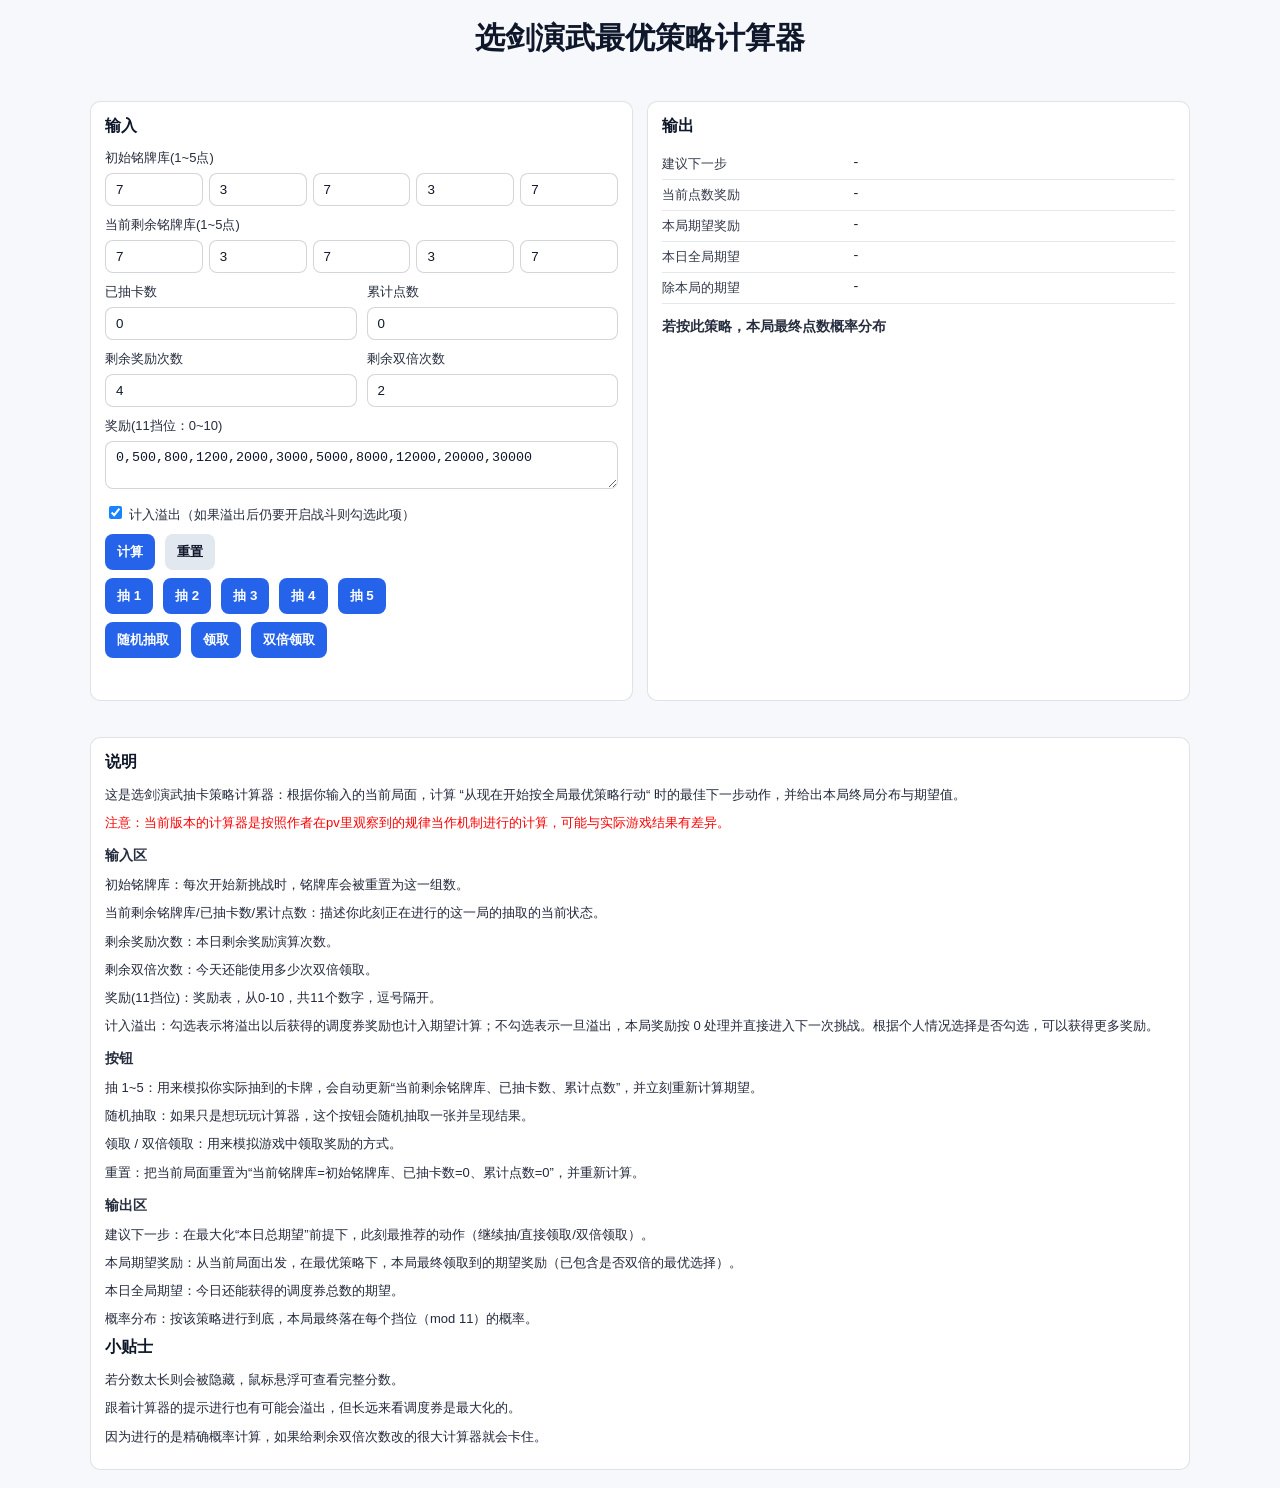
==== trialAlgo/index.html @ 872cc4a4 "feat: 初始化个人GitHub Pages站点，添加选剑演武最优策略计算器 本次提交创建了仓库的基础文件，包括README说明文档、个人主页、工具箱跳转页面，以及trialAlgo目录下的选剑演武" ====
<!doctype html>
<html lang="zh-CN">
  <head>
    <meta charset="utf-8" />
    <meta name="viewport" content="width=device-width, initial-scale=1" />
    <title>选剑演武最优策略计算器</title>
    <link rel="stylesheet" href="./style.css" />
  </head>
  <body>
    <header class="wrap">
      <h1>选剑演武最优策略计算器</h1>
    </header>

    <main class="wrap grid">
      <section class="card">
        <h2>输入</h2>

        <div class="row">
          <label>初始铭牌库(1~5点)</label>
          <div class="inline">
            <input id="init1" type="number" value="7" min="0" />
            <input id="init2" type="number" value="3" min="0" />
            <input id="init3" type="number" value="7" min="0" />
            <input id="init4" type="number" value="3" min="0" />
            <input id="init5" type="number" value="7" min="0" />
          </div>
        </div>

        <div class="row">
          <label>当前剩余铭牌库(1~5点)</label>
          <div class="inline">
            <input id="cur1" type="number" value="7" min="0" />
            <input id="cur2" type="number" value="3" min="0" />
            <input id="cur3" type="number" value="7" min="0" />
            <input id="cur4" type="number" value="3" min="0" />
            <input id="cur5" type="number" value="7" min="0" />
          </div>
        </div>

        <div class="row two">
          <div>
            <label>已抽卡数</label>
            <input id="alreadyDrawn" type="number" value="0" min="0" max="5" />
          </div>
          <div>
            <label>累计点数</label>
            <input id="totalPoints" type="number" value="0" min="0" />
          </div>
        </div>

        <div class="row two">
          <div>
            <label>剩余奖励次数</label>
            <input id="remainingChallenges" type="number" value="4" min="0" />
          </div>
          <div>
            <label>剩余双倍次数</label>
            <input id="remainingDoubles" type="number" value="2" min="0" />
          </div>
        </div>

        <div class="row">
          <label>奖励(11挡位：0~10)</label>
          <textarea id="rewards" rows="2">0,500,800,1200,2000,3000,5000,8000,12000,20000,30000</textarea>
        </div>

        <div class="row">
          <label class="checkbox">
            <input id="countOverload" type="checkbox" checked />
            计入溢出（如果溢出后仍要开启战斗则勾选此项）
          </label>
        </div>

        <div class="actions">
          <button id="btnEval">计算</button>
          <button id="btnReset" class="secondary">重置</button>
        </div>

        <div class="actions">
          <button id="btnDraw1">抽 1</button>
          <button id="btnDraw2">抽 2</button>
          <button id="btnDraw3">抽 3</button>
          <button id="btnDraw4">抽 4</button>
          <button id="btnDraw5">抽 5</button>
        </div>

        <div class="actions">
          <button id="btnDrawRand">随机抽取</button>
          <button id="btnClaim">领取</button>
          <button id="btnDoubleClaim">双倍领取</button>
        </div>

        <div id="err" class="err"></div>
      </section>

      <section class="card">
        <h2>输出</h2>
        <div class="kv">
          <div class="k">建议下一步</div>
          <div id="action" class="v">-</div>
        </div>
        <div class="kv">
          <div class="k">当前点数奖励</div>
          <div id="curReward" class="v">-</div>
        </div>
        <div class="kv">
          <div class="k">本局期望奖励</div>
          <div id="expCur" class="v">-</div>
        </div>
        <div class="kv">
          <div class="k">本日全局期望</div>
          <div id="expTotal" class="v">-</div>
        </div>
        <div class="kv">
          <div class="k">除本局的期望</div>
          <div id="expFuture" class="v">-</div>
        </div>

        <h3>若按此策略，本局最终点数概率分布</h3>
        <div id="dist" class="dist"></div>
      </section>
    </main>

    <section class="wrap">
      <section class="card help">
        <h2>说明</h2>
        <p>这是选剑演武抽卡策略计算器：根据你输入的当前局面，计算 “从现在开始按全局最优策略行动“ 时的最佳下一步动作，并给出本局终局分布与期望值。</p>
        <p style="color: red;">注意：当前版本的计算器是按照作者在pv里观察到的规律当作机制进行的计算，可能与实际游戏结果有差异。</p>

        <h3>输入区</h3>
        <p>初始铭牌库：每次开始新挑战时，铭牌库会被重置为这一组数。</p>
        <p>当前剩余铭牌库/已抽卡数/累计点数：描述你此刻正在进行的这一局的抽取的当前状态。</p>
        <p>剩余奖励次数：本日剩余奖励演算次数。</p>
        <p>剩余双倍次数：今天还能使用多少次双倍领取。</p>
        <p>奖励(11挡位)：奖励表，从0-10，共11个数字，逗号隔开。</p>
        <p>计入溢出：勾选表示将溢出以后获得的调度券奖励也计入期望计算；不勾选表示一旦溢出，本局奖励按 0 处理并直接进入下一次挑战。根据个人情况选择是否勾选，可以获得更多奖励。</p>
        <h3>按钮</h3>
        <p>抽 1~5：用来模拟你实际抽到的卡牌，会自动更新“当前剩余铭牌库、已抽卡数、累计点数”，并立刻重新计算期望。</p>
        <p>随机抽取：如果只是想玩玩计算器，这个按钮会随机抽取一张并呈现结果。</p>
        <p>领取 / 双倍领取：用来模拟游戏中领取奖励的方式。</p>
        <p>重置：把当前局面重置为“当前铭牌库=初始铭牌库、已抽卡数=0、累计点数=0”，并重新计算。</p>
        <h3>输出区</h3>
        <p>建议下一步：在最大化“本日总期望”前提下，此刻最推荐的动作（继续抽/直接领取/双倍领取）。</p>
        <p>本局期望奖励：从当前局面出发，在最优策略下，本局最终领取到的期望奖励（已包含是否双倍的最优选择）。</p>
        <p>本日全局期望：今日还能获得的调度券总数的期望。</p>
        <p>概率分布：按该策略进行到底，本局最终落在每个挡位（mod 11）的概率。</p>

        <h2>小贴士</h2>
        <p>若分数太长则会被隐藏，鼠标悬浮可查看完整分数。</p>
        <p>跟着计算器的提示进行也有可能会溢出，但长远来看调度券是最大化的。</p>
        <p>因为进行的是精确概率计算，如果给剩余双倍次数改的很大计算器就会卡住。</p>
      </section>
    </section>

    <script src="./app.js"></script>
  </body>
</html>
---- trialAlgo/style.css ----
html, body {
  margin: 0;
  padding: 0;
  font-family: -apple-system, BlinkMacSystemFont, "Segoe UI", Roboto, "Helvetica Neue", Arial, "Microsoft YaHei", "Noto Sans CJK SC", sans-serif;
  background: #f6f8fc;
  color: #0f172a;
}

.wrap {
  max-width: 1100px;
  margin: 0 auto;
  padding: 18px;
}

header h1 {
  margin: 0 0 6px 0;
  font-size: 30px;
  font-weight: 700;
  text-align: center;
}

.sub {
  opacity: 0.85;
  font-size: 13px;
}

.grid {
  display: grid;
  grid-template-columns: 1fr 1fr;
  gap: 14px;
}

.card {
  background: #ffffff;
  border: 1px solid rgba(15, 23, 42, 0.12);
  border-radius: 10px;
  padding: 14px;
}

.card h2 {
  margin: 0 0 12px 0;
  font-size: 16px;
}

.card h3 {
  margin: 14px 0 10px 0;
  font-size: 14px;
  opacity: 0.9;
}

.help p {
  margin: 8px 0;
  line-height: 1.55;
  font-size: 13px;
  color: rgba(15, 23, 42, 0.92);
}

.row {
  margin-bottom: 10px;
}

.row label {
  display: block;
  margin-bottom: 6px;
  opacity: 0.9;
  font-size: 13px;
}

.row.two {
  display: grid;
  grid-template-columns: 1fr 1fr;
  gap: 10px;
}

.inline {
  display: grid;
  grid-template-columns: repeat(5, 1fr);
  gap: 6px;
}

input[type="number"], textarea {
  width: 100%;
  box-sizing: border-box;
  background: #ffffff;
  color: #0f172a;
  border: 1px solid rgba(15, 23, 42, 0.18);
  border-radius: 8px;
  padding: 8px 10px;
  outline: none;
}

input[type="number"]:focus, textarea:focus {
  border-color: rgba(37, 99, 235, 0.65);
  box-shadow: 0 0 0 3px rgba(37, 99, 235, 0.18);
}

textarea {
  resize: vertical;
}

.checkbox {
  display: inline-flex;
  gap: 8px;
  align-items: center;
  user-select: none;
}

.actions {
  display: flex;
  gap: 10px;
  margin-top: 8px;
}

button {
  background: #2563eb;
  border: 0;
  color: white;
  padding: 9px 12px;
  border-radius: 8px;
  cursor: pointer;
  font-weight: 600;
}

button.secondary {
  background: #e2e8f0;
  color: #0f172a;
}

.err {
  margin-top: 10px;
  color: #b91c1c;
  min-height: 18px;
  font-size: 13px;
}

.kv {
  display: grid;
  grid-template-columns: 180px 1fr;
  gap: 10px;
  padding: 6px 0;
  border-bottom: 1px solid rgba(15, 23, 42, 0.10);
}

.k {
  opacity: 0.85;
  font-size: 13px;
}

.v {
  font-family: ui-monospace, SFMono-Regular, Menlo, Monaco, Consolas, "Liberation Mono", "Courier New", monospace;
  font-size: 13px;
}

.dist {
  display: grid;
  grid-template-columns: 1fr;
  gap: 6px;
}

.bar {
  display: grid;
  grid-template-columns: 46px 1fr 260px;
  gap: 10px;
  align-items: center;
}

.bar .lab {
  font-family: ui-monospace, SFMono-Regular, Menlo, Monaco, Consolas, "Liberation Mono", "Courier New", monospace;
  font-size: 12px;
  opacity: 0.9;
}

.bar .track {
  height: 12px;
  border-radius: 999px;
  background: rgba(15, 23, 42, 0.10);
  overflow: hidden;
}

.bar .fill {
  height: 100%;
  background: #38bdf8;
}

.bar .num {
  font-family: ui-monospace, SFMono-Regular, Menlo, Monaco, Consolas, "Liberation Mono", "Courier New", monospace;
  font-size: 12px;
  opacity: 0.95;
  text-align: left;
  white-space: nowrap;
}

@media (max-width: 980px) {
  .grid {
    grid-template-columns: 1fr;
  }
}
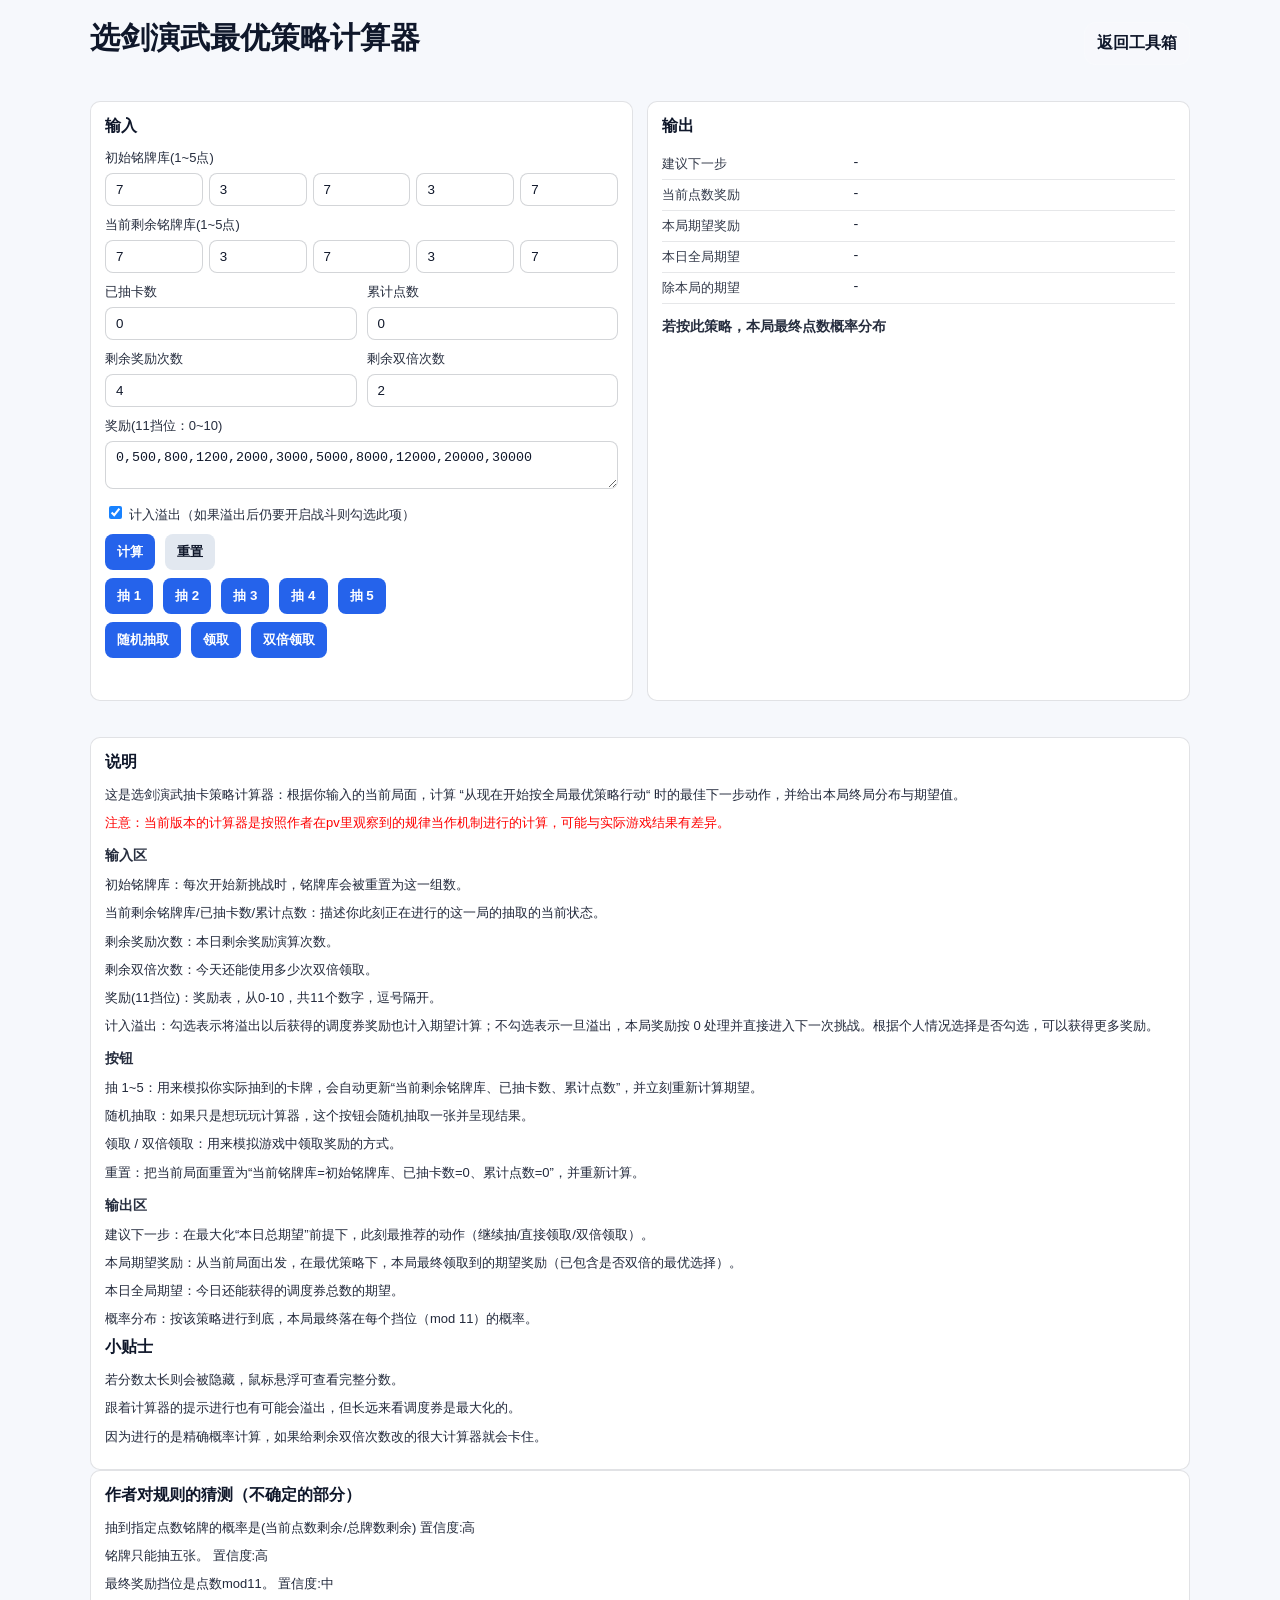
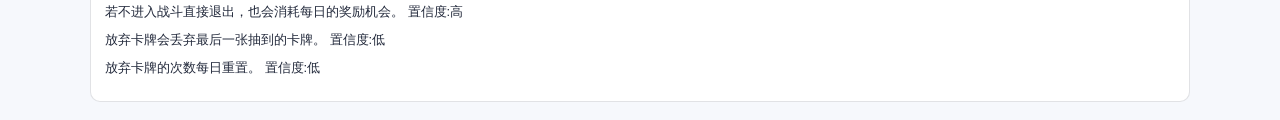
==== commit dbe243ad: "小修改" ====
--- a/trialAlgo/index.html
+++ b/trialAlgo/index.html
@@ -7,8 +7,9 @@
     <link rel="stylesheet" href="./style.css" />
   </head>
   <body>
-    <header class="wrap">
+    <header class="wrap" style="display:flex;align-items:baseline;justify-content:space-between;gap:12px;flex-wrap:wrap;">
       <h1>选剑演武最优策略计算器</h1>
+      <a href="../toolbox.html" style="color:inherit;text-decoration:none;padding:10px 12px;border-radius:12px;border:1px solid rgba(255,255,255,0.14);background:rgba(255,255,255,0.1);font-weight:600;">返回工具箱</a>
     </header>
 
     <main class="wrap grid">
@@ -150,6 +151,15 @@
         <p>跟着计算器的提示进行也有可能会溢出，但长远来看调度券是最大化的。</p>
         <p>因为进行的是精确概率计算，如果给剩余双倍次数改的很大计算器就会卡住。</p>
       </section>
+      <section class="card help">
+        <h2>作者对规则的猜测（不确定的部分）</h2>
+        <p>抽到指定点数铭牌的概率是(当前点数剩余/总牌数剩余) 置信度:高</p>
+        <p>铭牌只能抽五张。 置信度:高</p>
+        <p>最终奖励挡位是点数mod11。 置信度:中</p>
+        <p>若不进入战斗直接退出，也会消耗每日的奖励机会。 置信度:高</p>
+        <p>放弃卡牌会丢弃最后一张抽到的卡牌。 置信度:低</p>
+        <p>放弃卡牌的次数每日重置。 置信度:低</p>
+      </section>
     </section>
 
     <script src="./app.js"></script>
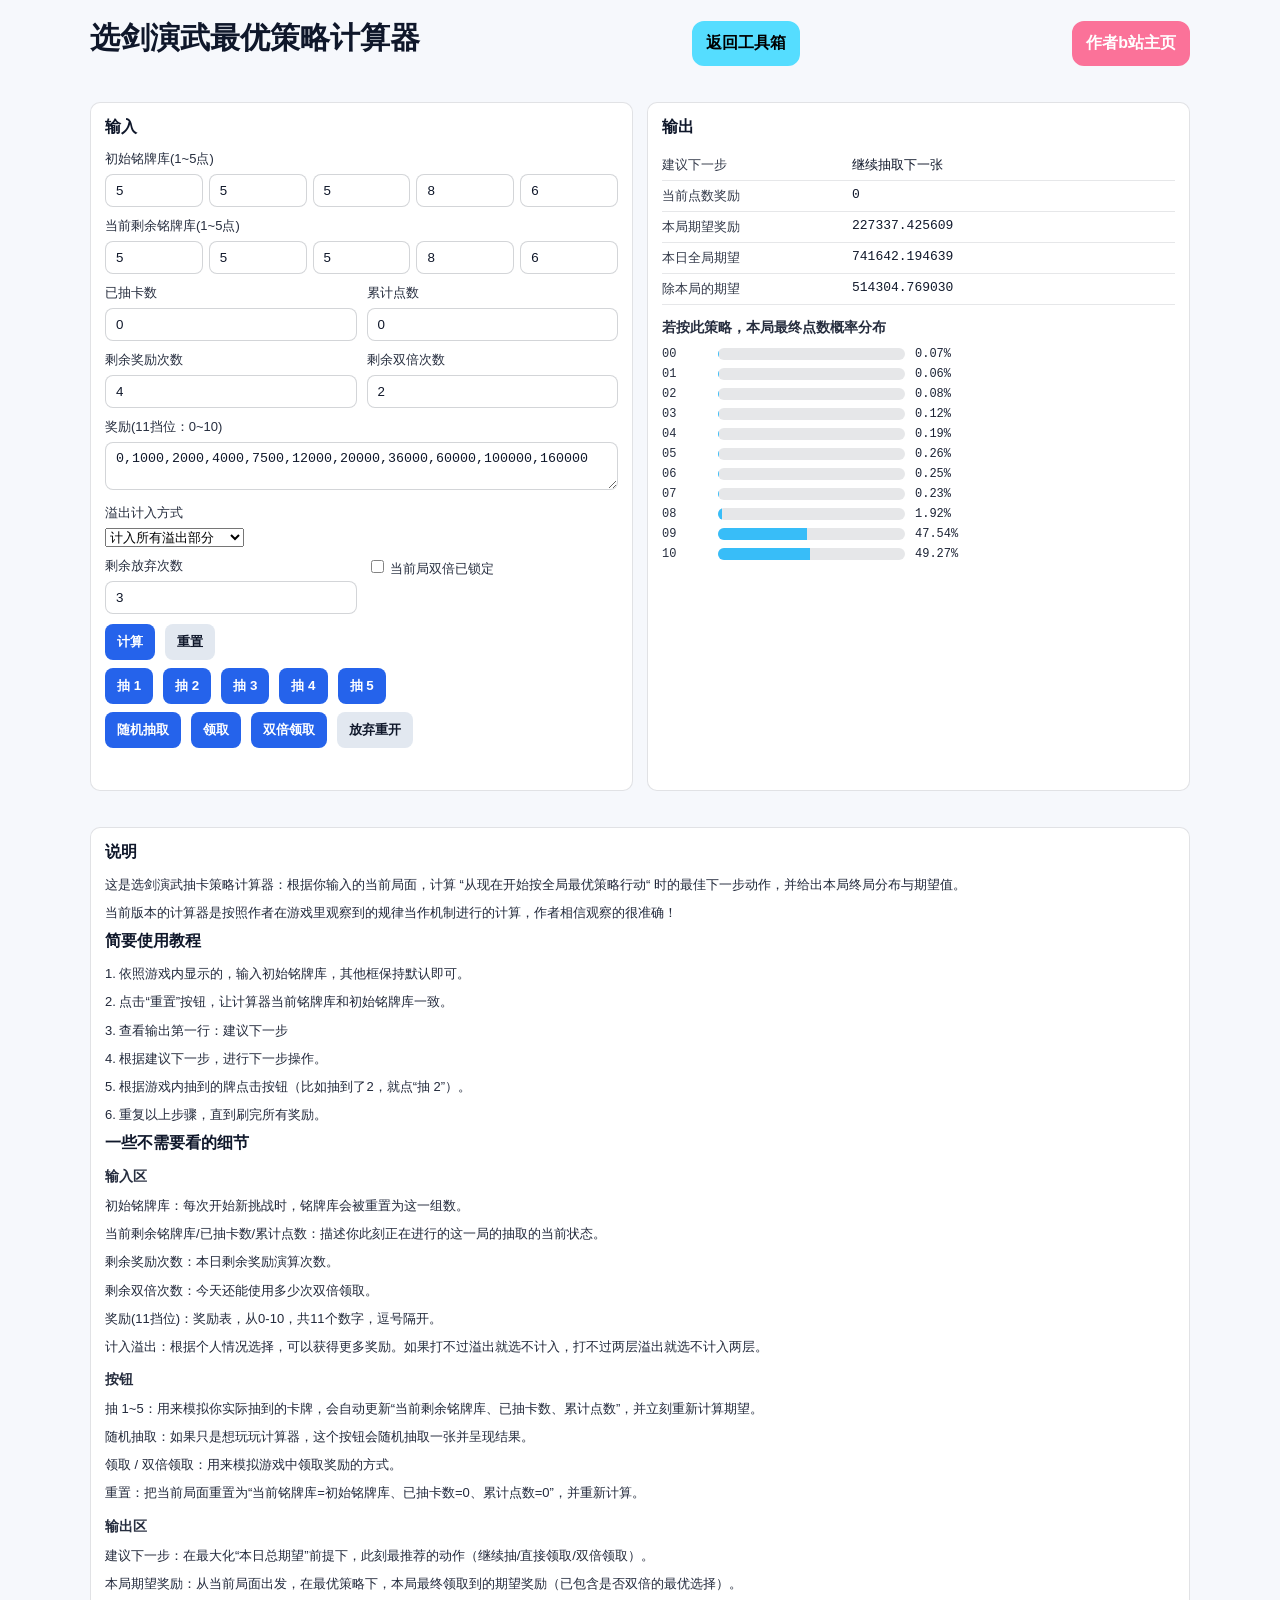
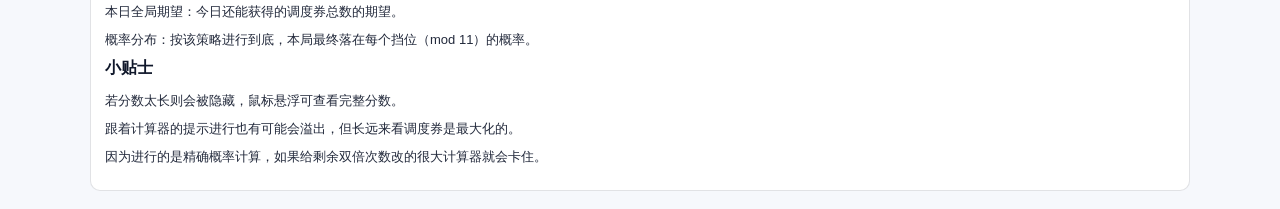
==== commit b905be87: "接近最终版的选剑演武计算器" ====
--- a/trialAlgo/index.html
+++ b/trialAlgo/index.html
@@ -9,7 +9,8 @@
   <body>
     <header class="wrap" style="display:flex;align-items:baseline;justify-content:space-between;gap:12px;flex-wrap:wrap;">
       <h1>选剑演武最优策略计算器</h1>
-      <a href="../toolbox.html" style="color:inherit;text-decoration:none;padding:10px 12px;border-radius:12px;border:1px solid rgba(255,255,255,0.14);background:rgba(255,255,255,0.1);font-weight:600;">返回工具箱</a>
+      <a href="../toolbox.html" style="color:#000;text-decoration:none;padding:10px 12px;border-radius:12px;border:2px solid #5df;background:#5df;font-weight:600;">返回工具箱</a>
+      <a href="https://space.bilibili.com/488486599" style="color:#fff;text-decoration:none;padding:10px 12px;border-radius:12px;border:2px solid #fb7299;background:#fb7299;font-weight:600;">作者b站主页</a>
     </header>
 
     <main class="wrap grid">
@@ -19,22 +20,22 @@
         <div class="row">
           <label>初始铭牌库(1~5点)</label>
           <div class="inline">
-            <input id="init1" type="number" value="7" min="0" />
-            <input id="init2" type="number" value="3" min="0" />
-            <input id="init3" type="number" value="7" min="0" />
-            <input id="init4" type="number" value="3" min="0" />
-            <input id="init5" type="number" value="7" min="0" />
+            <input id="init1" type="number" value="5" min="0" />
+            <input id="init2" type="number" value="5" min="0" />
+            <input id="init3" type="number" value="5" min="0" />
+            <input id="init4" type="number" value="8" min="0" />
+            <input id="init5" type="number" value="6" min="0" />
           </div>
         </div>
 
         <div class="row">
           <label>当前剩余铭牌库(1~5点)</label>
           <div class="inline">
-            <input id="cur1" type="number" value="7" min="0" />
-            <input id="cur2" type="number" value="3" min="0" />
-            <input id="cur3" type="number" value="7" min="0" />
-            <input id="cur4" type="number" value="3" min="0" />
-            <input id="cur5" type="number" value="7" min="0" />
+            <input id="cur1" type="number" value="5" min="0" />
+            <input id="cur2" type="number" value="5" min="0" />
+            <input id="cur3" type="number" value="5" min="0" />
+            <input id="cur4" type="number" value="8" min="0" />
+            <input id="cur5" type="number" value="6" min="0" />
           </div>
         </div>
 
@@ -62,7 +63,7 @@
 
         <div class="row">
           <label>奖励(11挡位：0~10)</label>
-          <textarea id="rewards" rows="2">0,500,800,1200,2000,3000,5000,8000,12000,20000,30000</textarea>
+          <textarea id="rewards" rows="2">0,1000,2000,4000,7500,12000,20000,36000,60000,100000,160000</textarea>
         </div>
 
         <div class="row">
@@ -126,7 +127,17 @@
       <section class="card help">
         <h2>说明</h2>
         <p>这是选剑演武抽卡策略计算器：根据你输入的当前局面，计算 “从现在开始按全局最优策略行动“ 时的最佳下一步动作，并给出本局终局分布与期望值。</p>
-        <p style="color: red;">注意：当前版本的计算器是按照作者在pv里观察到的规律当作机制进行的计算，可能与实际游戏结果有差异。</p>
+        <p>当前版本的计算器是按照作者在游戏里观察到的规律当作机制进行的计算，作者相信观察的很准确！</p>
+
+        <h2>简要使用教程</h2>
+        <p>1. 依照游戏内显示的，输入初始铭牌库，其他框保持默认即可。</p>
+        <p>2. 点击“重置”按钮，让计算器当前铭牌库和初始铭牌库一致。</p>
+        <p>3. 查看输出第一行：建议下一步</p>
+        <p>4. 根据建议下一步，进行下一步操作。</p>
+        <p>5. 根据游戏内抽到的牌点击按钮（比如抽到了2，就点“抽 2”）。</p>
+        <p>6. 重复以上步骤，直到刷完所有奖励。</p>
+
+        <h2>一些不需要看的细节</h2>
 
         <h3>输入区</h3>
         <p>初始铭牌库：每次开始新挑战时，铭牌库会被重置为这一组数。</p>
@@ -134,7 +145,7 @@
         <p>剩余奖励次数：本日剩余奖励演算次数。</p>
         <p>剩余双倍次数：今天还能使用多少次双倍领取。</p>
         <p>奖励(11挡位)：奖励表，从0-10，共11个数字，逗号隔开。</p>
-        <p>计入溢出：勾选表示将溢出以后获得的调度券奖励也计入期望计算；不勾选表示一旦溢出，本局奖励按 0 处理并直接进入下一次挑战。根据个人情况选择是否勾选，可以获得更多奖励。</p>
+        <p>计入溢出：根据个人情况选择，可以获得更多奖励。如果打不过溢出就选不计入，打不过两层溢出就选不计入两层。</p>
         <h3>按钮</h3>
         <p>抽 1~5：用来模拟你实际抽到的卡牌，会自动更新“当前剩余铭牌库、已抽卡数、累计点数”，并立刻重新计算期望。</p>
         <p>随机抽取：如果只是想玩玩计算器，这个按钮会随机抽取一张并呈现结果。</p>
@@ -151,16 +162,6 @@
         <p>跟着计算器的提示进行也有可能会溢出，但长远来看调度券是最大化的。</p>
         <p>因为进行的是精确概率计算，如果给剩余双倍次数改的很大计算器就会卡住。</p>
       </section>
-      <section class="card help">
-        <h2>作者对规则的猜测（不确定的部分）</h2>
-        <p>抽到指定点数铭牌的概率是(当前点数剩余/总牌数剩余) 置信度:高</p>
-        <p>铭牌只能抽五张。 置信度:高</p>
-        <p>最终奖励挡位是点数mod11。 置信度:中</p>
-        <p>若不进入战斗直接退出，也会消耗每日的奖励机会。 置信度:高</p>
-        <p>放弃卡牌会丢弃最后一张抽到的卡牌。 置信度:低</p>
-        <p>放弃卡牌的次数每日重置。 置信度:低</p>
-      </section>
-    </section>
 
     <script src="./app.js"></script>
   </body>
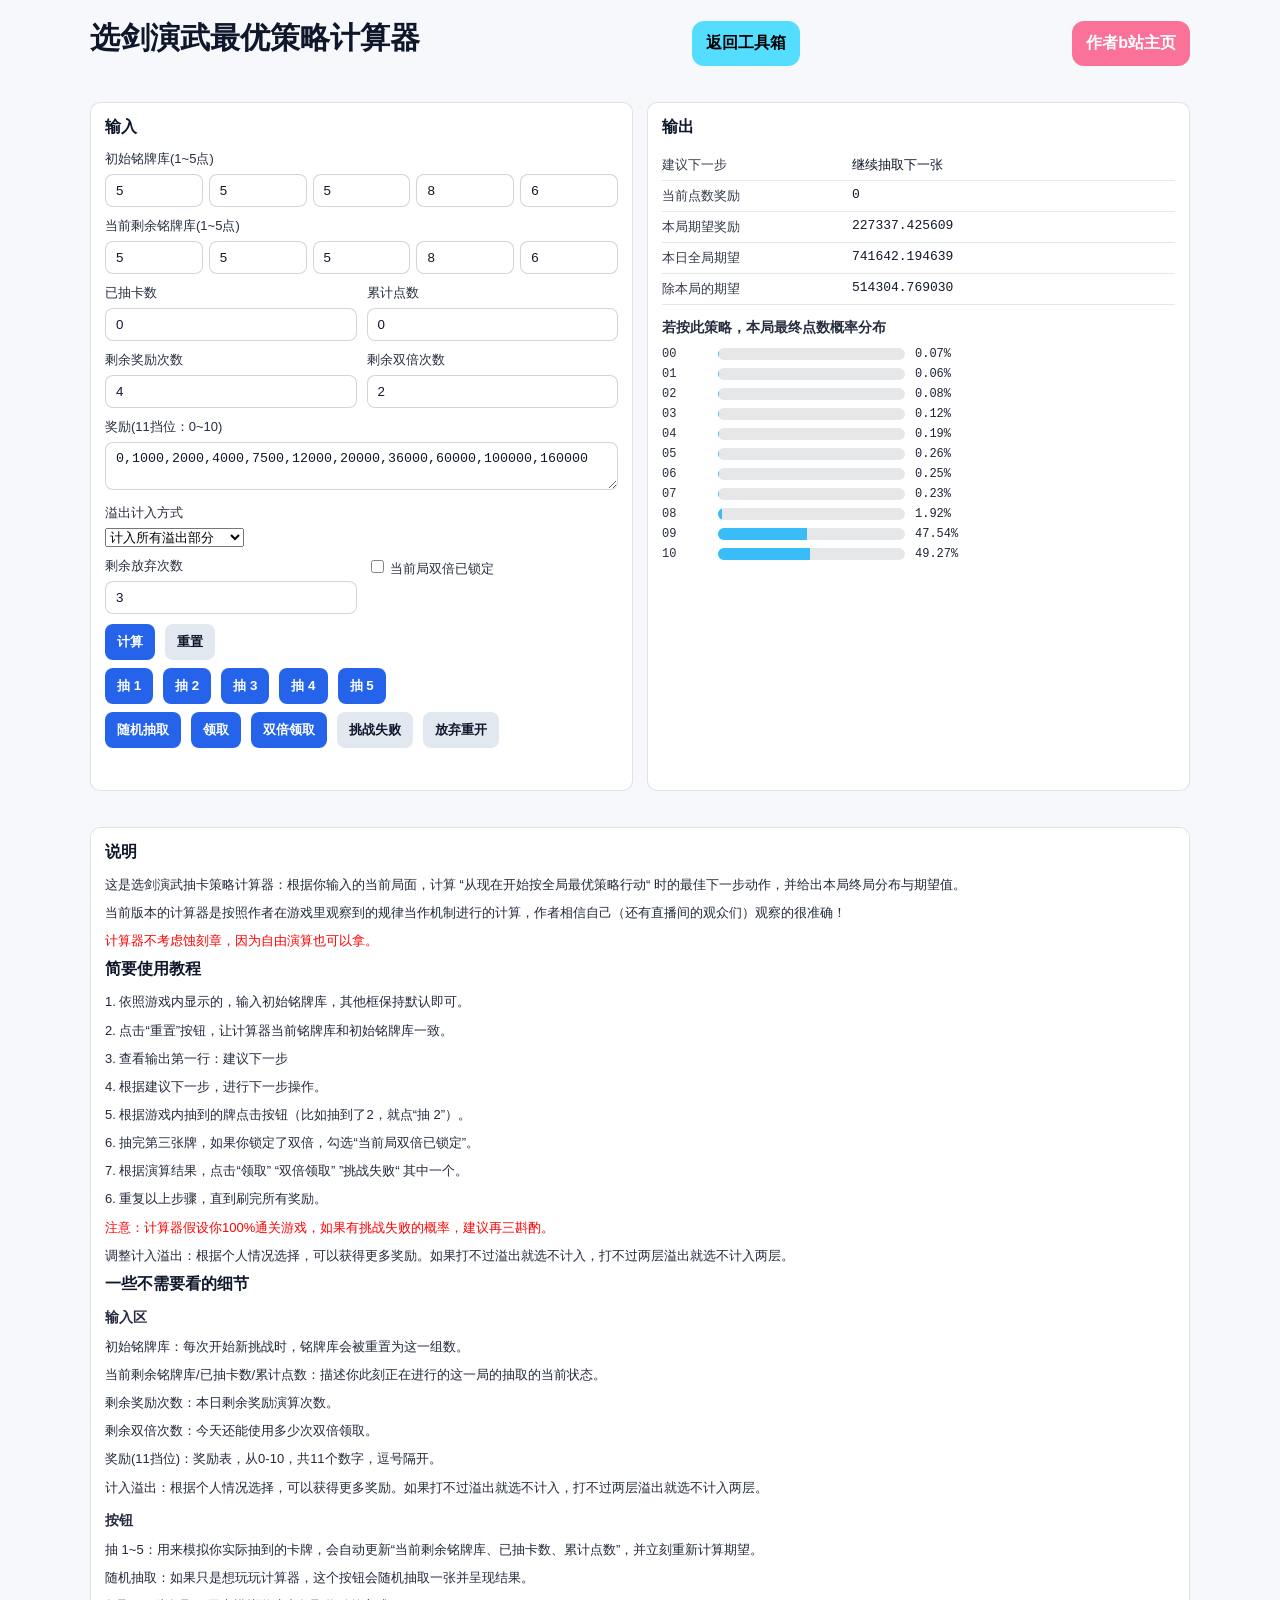
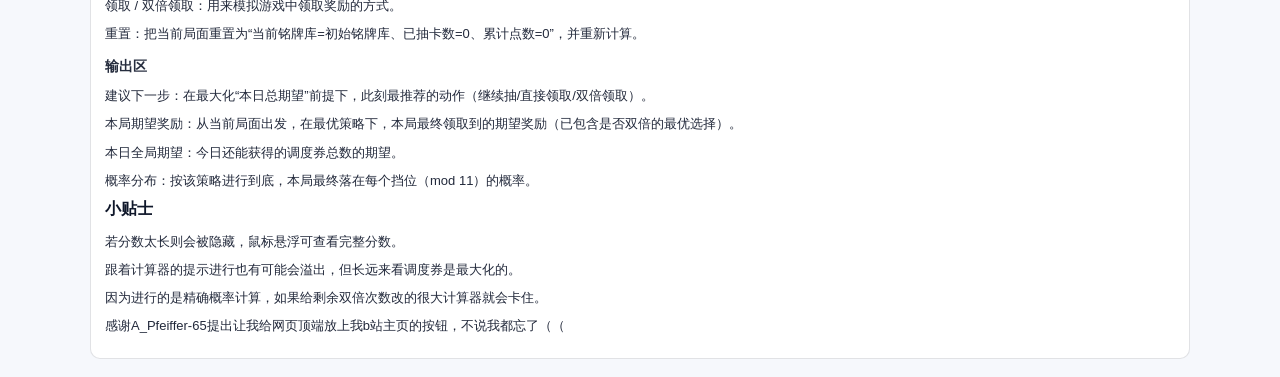
==== commit 0be76d54: "ui小改动，没动算法" ====
--- a/trialAlgo/index.html
+++ b/trialAlgo/index.html
@@ -90,6 +90,7 @@
           <button id="btnDrawRand">随机抽取</button>
           <button id="btnClaim">领取</button>
           <button id="btnDoubleClaim">双倍领取</button>
+          <button id="btnFail" class="secondary">挑战失败</button>
         </div>
 
         <div id="err" class="err"></div>
@@ -127,7 +128,8 @@
       <section class="card help">
         <h2>说明</h2>
         <p>这是选剑演武抽卡策略计算器：根据你输入的当前局面，计算 “从现在开始按全局最优策略行动“ 时的最佳下一步动作，并给出本局终局分布与期望值。</p>
-        <p>当前版本的计算器是按照作者在游戏里观察到的规律当作机制进行的计算，作者相信观察的很准确！</p>
+        <p>当前版本的计算器是按照作者在游戏里观察到的规律当作机制进行的计算，作者相信自己（还有直播间的观众们）观察的很准确！</p>
+        <p style="color: red;">计算器不考虑蚀刻章，因为自由演算也可以拿。</p>
 
         <h2>简要使用教程</h2>
         <p>1. 依照游戏内显示的，输入初始铭牌库，其他框保持默认即可。</p>
@@ -135,7 +137,12 @@
         <p>3. 查看输出第一行：建议下一步</p>
         <p>4. 根据建议下一步，进行下一步操作。</p>
         <p>5. 根据游戏内抽到的牌点击按钮（比如抽到了2，就点“抽 2”）。</p>
+        <p>6. 抽完第三张牌，如果你锁定了双倍，勾选“当前局双倍已锁定”。</p>
+        <p>7. 根据演算结果，点击“领取” “双倍领取” ”挑战失败“ 其中一个。</p>
         <p>6. 重复以上步骤，直到刷完所有奖励。</p>
+
+        <p style="color: red;">注意：计算器假设你100%通关游戏，如果有挑战失败的概率，建议再三斟酌。</p>
+        <p>调整计入溢出：根据个人情况选择，可以获得更多奖励。如果打不过溢出就选不计入，打不过两层溢出就选不计入两层。</p>
 
         <h2>一些不需要看的细节</h2>
 
@@ -161,6 +168,8 @@
         <p>若分数太长则会被隐藏，鼠标悬浮可查看完整分数。</p>
         <p>跟着计算器的提示进行也有可能会溢出，但长远来看调度券是最大化的。</p>
         <p>因为进行的是精确概率计算，如果给剩余双倍次数改的很大计算器就会卡住。</p>
+
+        <p>感谢A_Pfeiffer-65提出让我给网页顶端放上我b站主页的按钮，不说我都忘了（（</p>
       </section>
 
     <script src="./app.js"></script>
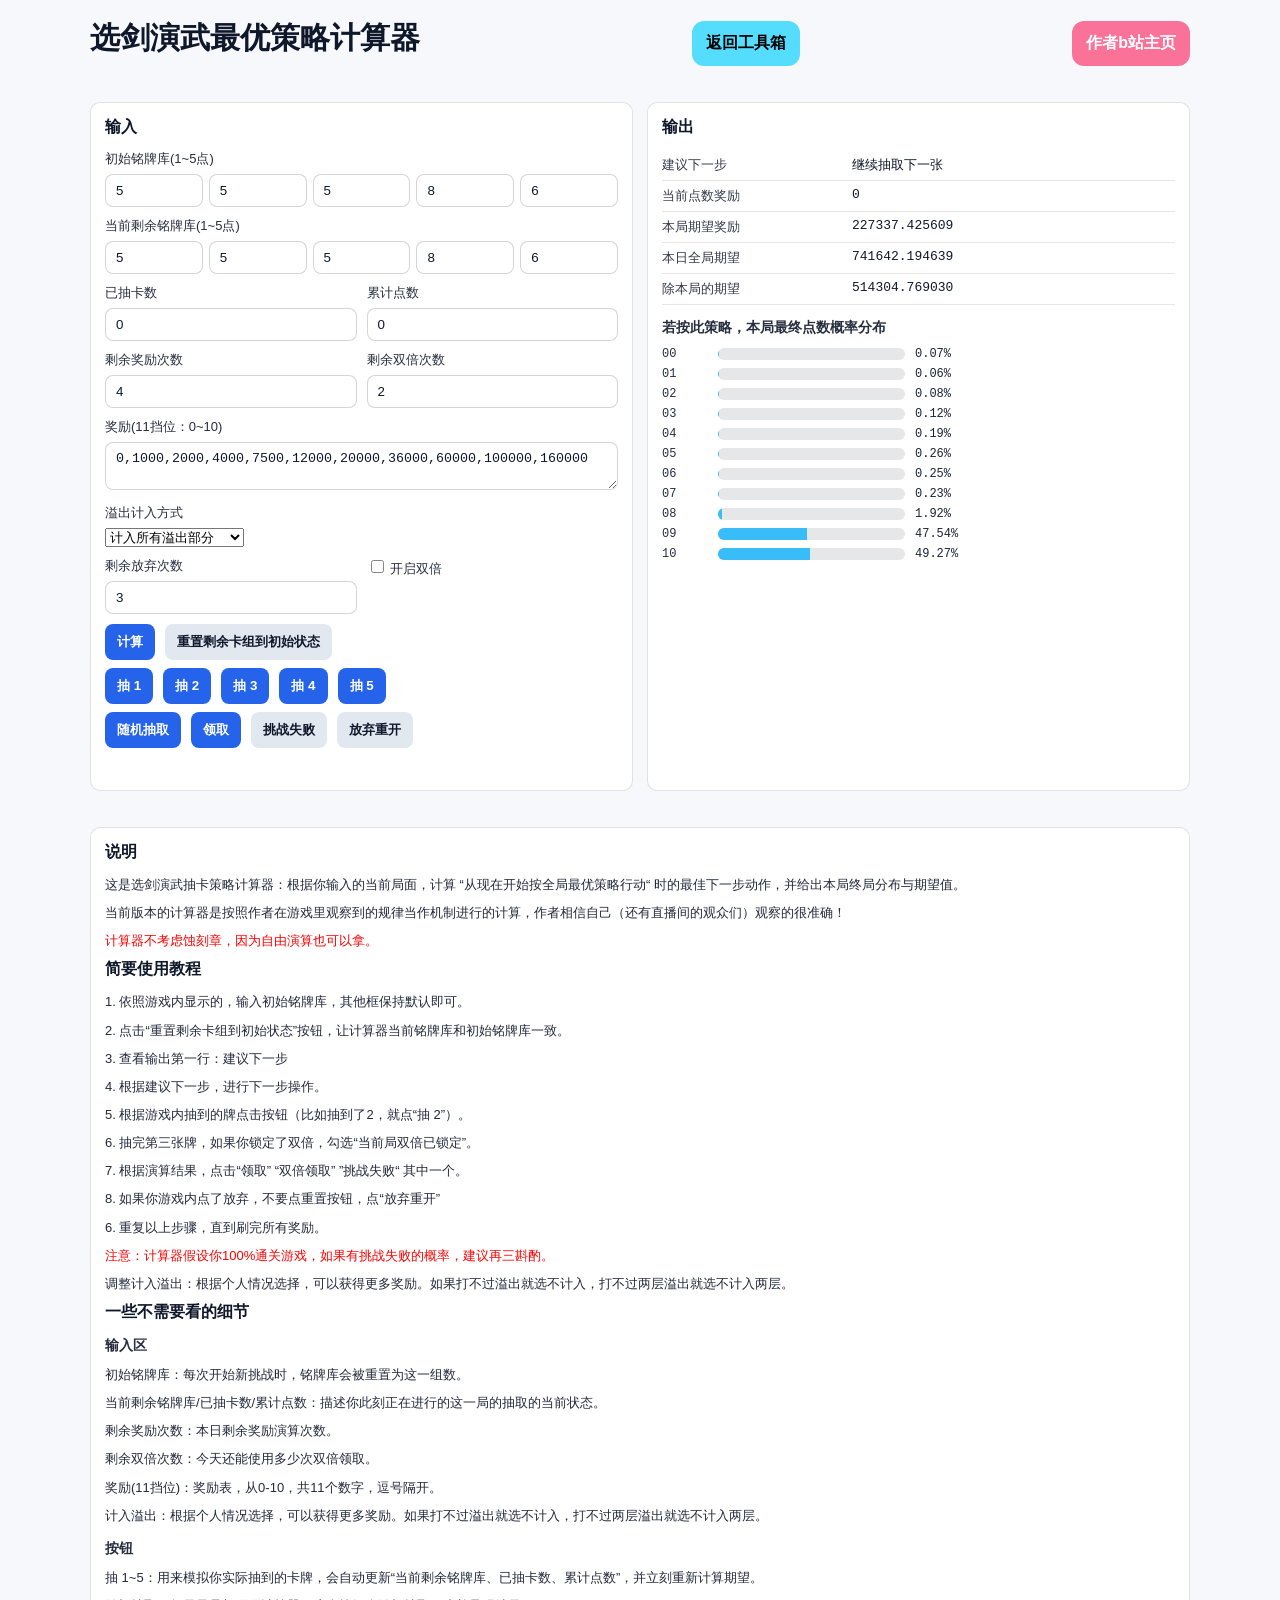
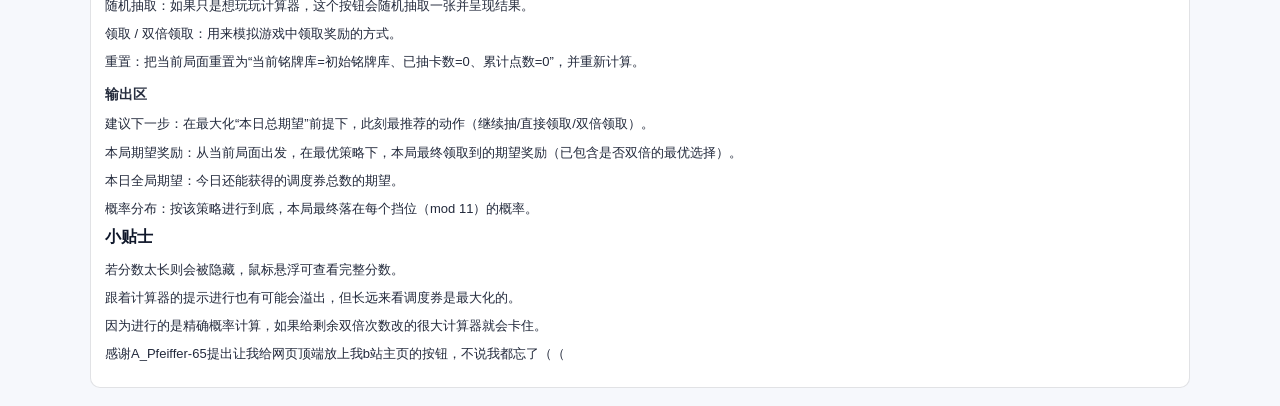
==== commit b03dd761: "修复显示bug" ====
--- a/trialAlgo/index.html
+++ b/trialAlgo/index.html
@@ -75,7 +75,7 @@
 
         <div class="actions">
           <button id="btnEval">计算</button>
-          <button id="btnReset" class="secondary">重置</button>
+          <button id="btnReset" class="secondary">重置剩余卡组到初始状态</button>
         </div>
 
         <div class="actions">
@@ -89,7 +89,6 @@
         <div class="actions">
           <button id="btnDrawRand">随机抽取</button>
           <button id="btnClaim">领取</button>
-          <button id="btnDoubleClaim">双倍领取</button>
           <button id="btnFail" class="secondary">挑战失败</button>
         </div>
 
@@ -133,12 +132,13 @@
 
         <h2>简要使用教程</h2>
         <p>1. 依照游戏内显示的，输入初始铭牌库，其他框保持默认即可。</p>
-        <p>2. 点击“重置”按钮，让计算器当前铭牌库和初始铭牌库一致。</p>
+        <p>2. 点击“重置剩余卡组到初始状态”按钮，让计算器当前铭牌库和初始铭牌库一致。</p>
         <p>3. 查看输出第一行：建议下一步</p>
         <p>4. 根据建议下一步，进行下一步操作。</p>
         <p>5. 根据游戏内抽到的牌点击按钮（比如抽到了2，就点“抽 2”）。</p>
         <p>6. 抽完第三张牌，如果你锁定了双倍，勾选“当前局双倍已锁定”。</p>
         <p>7. 根据演算结果，点击“领取” “双倍领取” ”挑战失败“ 其中一个。</p>
+        <p>8. 如果你游戏内点了放弃，不要点重置按钮，点“放弃重开”</p>
         <p>6. 重复以上步骤，直到刷完所有奖励。</p>
 
         <p style="color: red;">注意：计算器假设你100%通关游戏，如果有挑战失败的概率，建议再三斟酌。</p>
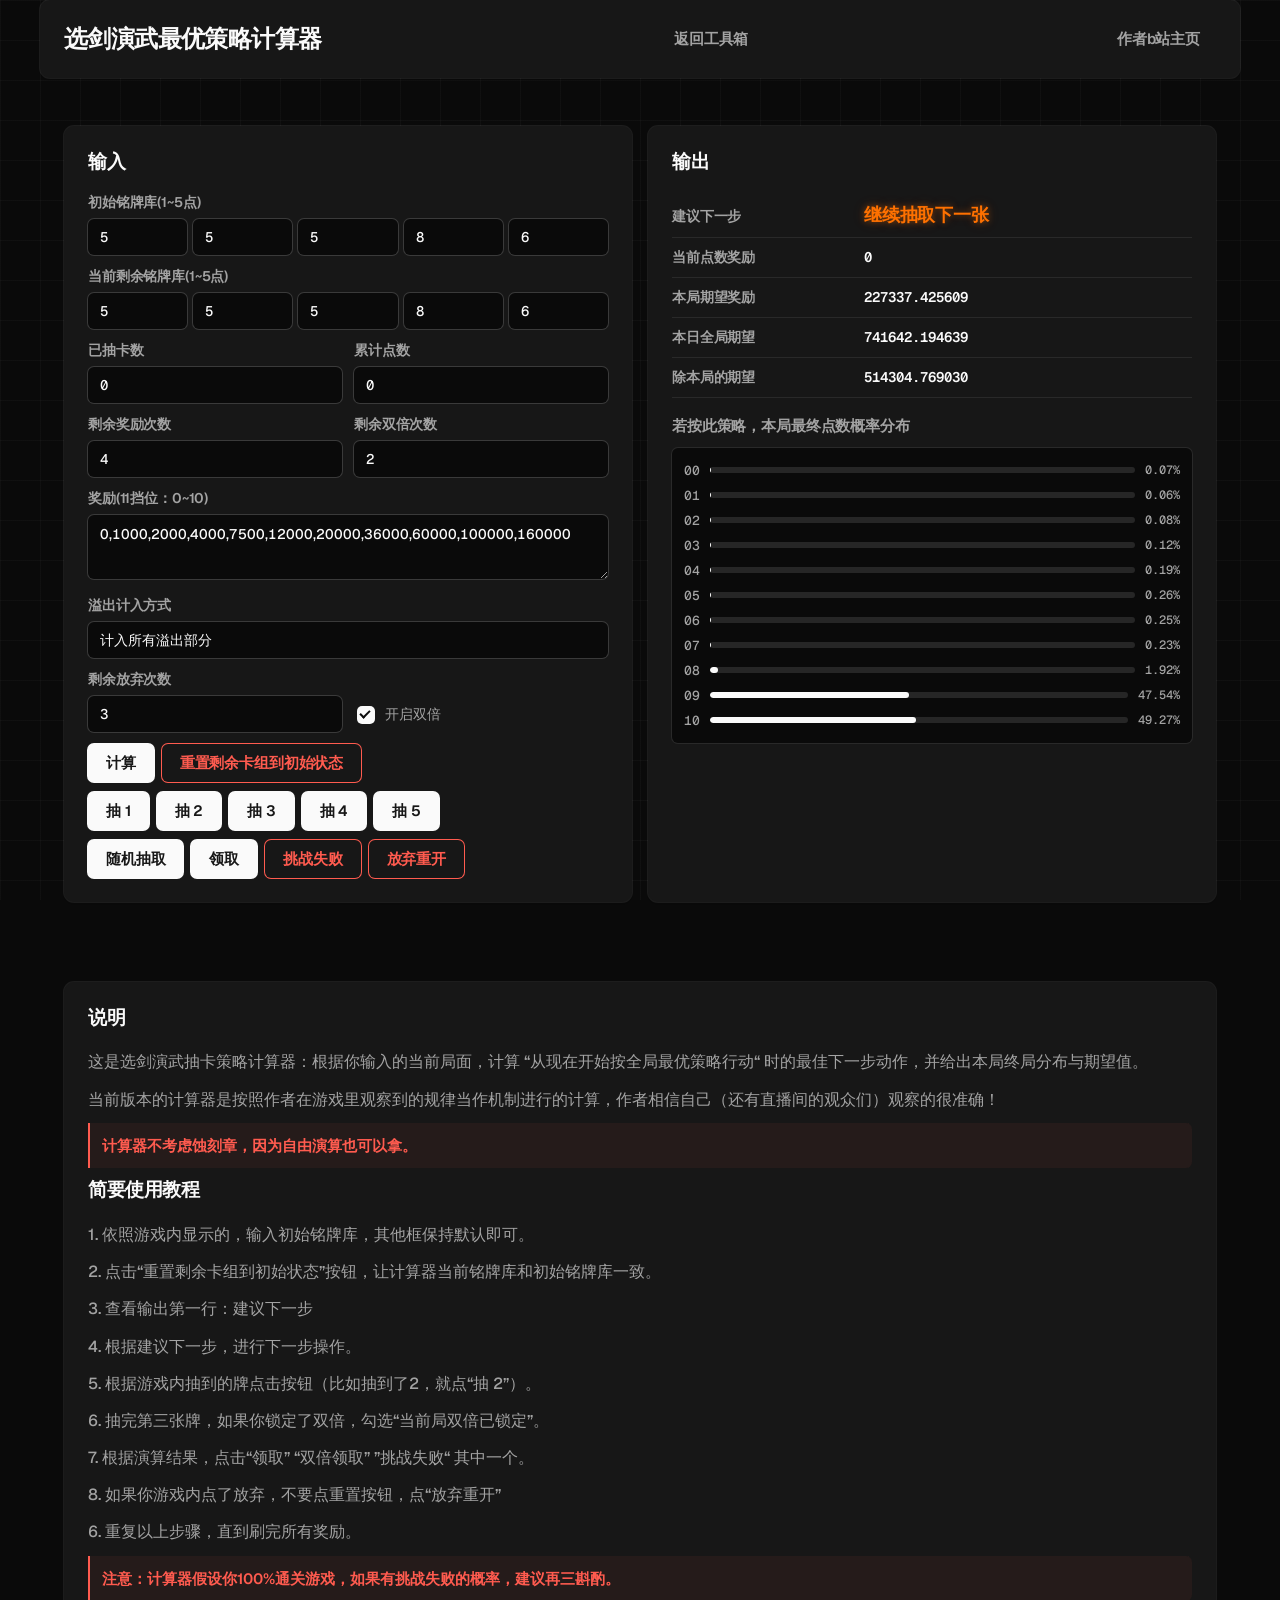
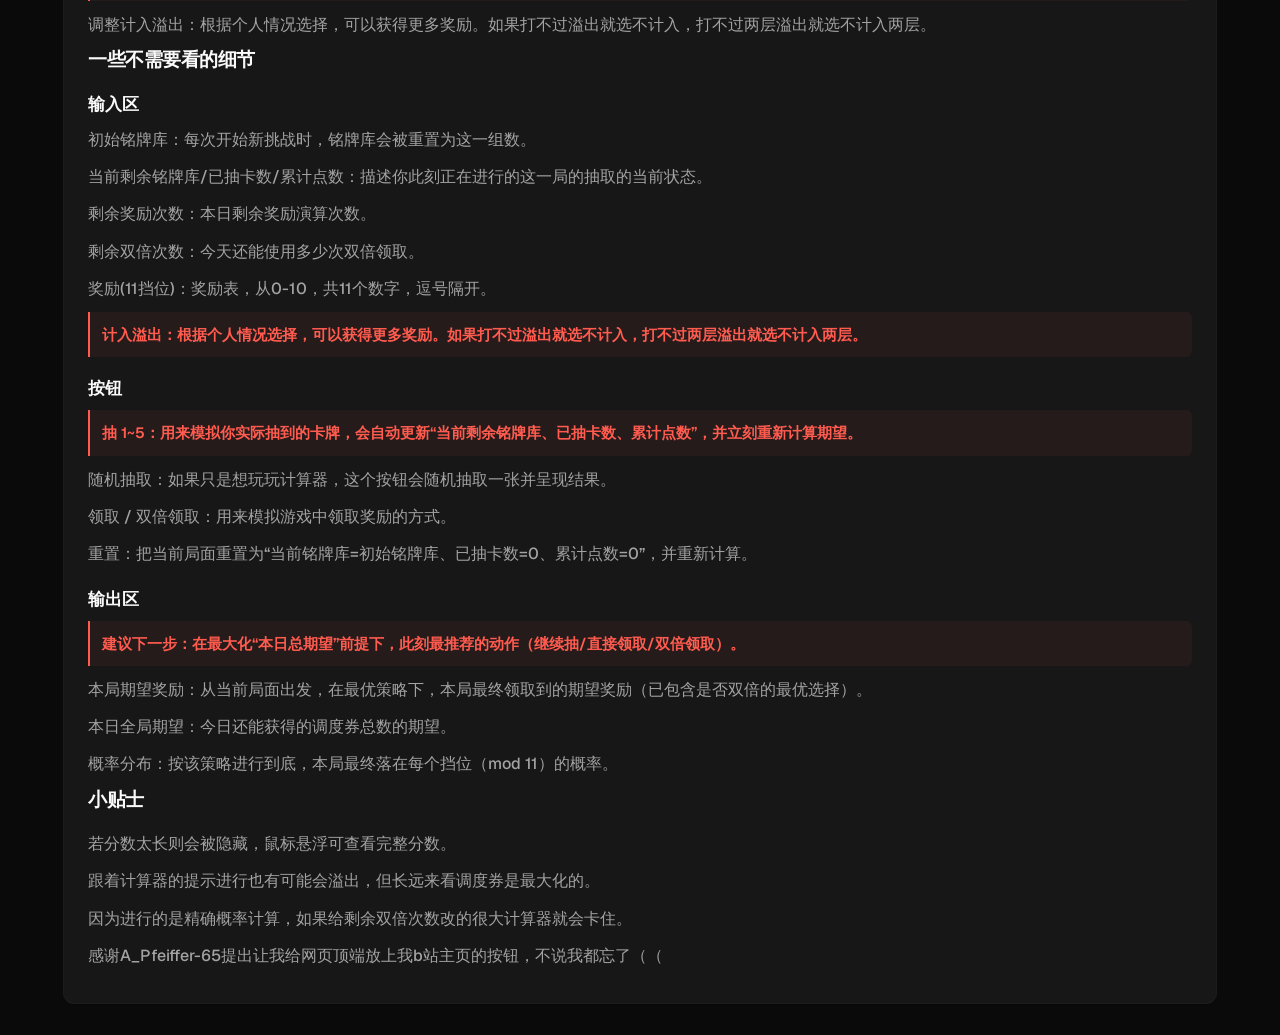
==== commit d7a0d2b1: "Add files via upload" ====
--- a/trialAlgo/index.html
+++ b/trialAlgo/index.html
@@ -7,10 +7,10 @@
     <link rel="stylesheet" href="./style.css" />
   </head>
   <body>
-    <header class="wrap" style="display:flex;align-items:baseline;justify-content:space-between;gap:12px;flex-wrap:wrap;">
+    <header class="wrap">
       <h1>选剑演武最优策略计算器</h1>
-      <a href="../toolbox.html" style="color:#000;text-decoration:none;padding:10px 12px;border-radius:12px;border:2px solid #5df;background:#5df;font-weight:600;">返回工具箱</a>
-      <a href="https://space.bilibili.com/488486599" style="color:#fff;text-decoration:none;padding:10px 12px;border-radius:12px;border:2px solid #fb7299;background:#fb7299;font-weight:600;">作者b站主页</a>
+      <a class="toolbar-link toolbar-back" href="../toolbox.html">返回工具箱</a>
+      <a class="toolbar-link toolbar-bili" href="https://space.bilibili.com/488486599">作者b站主页</a>
     </header>
 
     <main class="wrap grid">
@@ -152,14 +152,14 @@
         <p>剩余奖励次数：本日剩余奖励演算次数。</p>
         <p>剩余双倍次数：今天还能使用多少次双倍领取。</p>
         <p>奖励(11挡位)：奖励表，从0-10，共11个数字，逗号隔开。</p>
-        <p>计入溢出：根据个人情况选择，可以获得更多奖励。如果打不过溢出就选不计入，打不过两层溢出就选不计入两层。</p>
+        <p style="color: red;">计入溢出：根据个人情况选择，可以获得更多奖励。如果打不过溢出就选不计入，打不过两层溢出就选不计入两层。</p>
         <h3>按钮</h3>
-        <p>抽 1~5：用来模拟你实际抽到的卡牌，会自动更新“当前剩余铭牌库、已抽卡数、累计点数”，并立刻重新计算期望。</p>
+        <p style="color: red;">抽 1~5：用来模拟你实际抽到的卡牌，会自动更新“当前剩余铭牌库、已抽卡数、累计点数”，并立刻重新计算期望。</p>
         <p>随机抽取：如果只是想玩玩计算器，这个按钮会随机抽取一张并呈现结果。</p>
         <p>领取 / 双倍领取：用来模拟游戏中领取奖励的方式。</p>
         <p>重置：把当前局面重置为“当前铭牌库=初始铭牌库、已抽卡数=0、累计点数=0”，并重新计算。</p>
         <h3>输出区</h3>
-        <p>建议下一步：在最大化“本日总期望”前提下，此刻最推荐的动作（继续抽/直接领取/双倍领取）。</p>
+        <p style="color: red;">建议下一步：在最大化“本日总期望”前提下，此刻最推荐的动作（继续抽/直接领取/双倍领取）。</p>
         <p>本局期望奖励：从当前局面出发，在最优策略下，本局最终领取到的期望奖励（已包含是否双倍的最优选择）。</p>
         <p>本日全局期望：今日还能获得的调度券总数的期望。</p>
         <p>概率分布：按该策略进行到底，本局最终落在每个挡位（mod 11）的概率。</p>
--- a/trialAlgo/style.css
+++ b/trialAlgo/style.css
@@ -1,75 +1,221 @@
+/* =====================================================================
+   Design System: Vercel-inspired minimal (matching cmyyx/cep)
+   - Geist Sans + Geist Mono via Google Fonts
+   - Shadow-as-border (box-shadow 0 0 0 1px) replaces CSS borders
+   - Achromatic palette with workflow accent colors
+   - Engineering grid background
+   ===================================================================== */
+
+@import url('https://fonts.googleapis.com/css2?family=Geist:wght@100..900&family=Geist+Mono:wght@100..900&display=swap');
+
+:root {
+  /* —— Surfaces —— */
+  --background: #0a0a0a;
+  --foreground: #fafafa;
+
+  --card: #171717;
+  --card-foreground: #fafafa;
+  --card-border: rgba(255, 255, 255, 0.08);
+
+  --popover: #171717;
+  --popover-foreground: #fafafa;
+
+  /* —— Interactive —— */
+  --primary: #fafafa;
+  --primary-foreground: #171717;
+
+  --secondary: #262626;
+  --secondary-foreground: #fafafa;
+
+  --muted: #262626;
+  --muted-foreground: #a3a3a3;
+
+  --accent: #262626;
+  --accent-foreground: #fafafa;
+
+  --destructive: #ff5b4f;
+  --destructive-foreground: #fafafa;
+
+  /* —— Lines & focus —— */
+  --border: rgba(255, 255, 255, 0.08);
+  --input: rgba(255, 255, 255, 0.15);
+  --ring: rgba(255, 255, 255, 0.3);
+
+  /* —— Workflow accents (from DESIGN.md) —— */
+  --ship-red: #ff5b4f;
+  --preview-pink: #de1d8d;
+  --develop-blue: #0a72ef;
+
+  /* —— Scale —— */
+  --radius: 0.625rem;     /* 10px — standard card radius */
+  --radius-sm: 0.375rem;  /* 6px — buttons, inputs */
+  --radius-pill: 9999px;
+
+  /* —— Type —— */
+  --font-sans: 'Geist', system-ui, -apple-system, 'Segoe UI', sans-serif;
+  --font-mono: 'Geist Mono', 'JetBrains Mono', ui-monospace, monospace;
+}
+
+* { box-sizing: border-box; }
+
 html, body {
   margin: 0;
   padding: 0;
-  font-family: -apple-system, BlinkMacSystemFont, "Segoe UI", Roboto, "Helvetica Neue", Arial, "Microsoft YaHei", "Noto Sans CJK SC", sans-serif;
-  background: #f6f8fc;
-  color: #0f172a;
-}
-
+  font-family: var(--font-sans);
+  font-feature-settings: "liga" 1, "calt" 1;
+  background: var(--background);
+  color: var(--foreground);
+  min-height: 100vh;
+  overflow-x: hidden;
+  -webkit-text-size-adjust: 100%;
+  -webkit-tap-highlight-color: transparent;
+  -webkit-font-smoothing: antialiased;
+  -moz-osx-font-smoothing: grayscale;
+}
+
+body {
+  /* Engineering grid (matches CEP) */
+  background-image:
+    linear-gradient(rgba(128, 128, 128, 0.06) 1px, transparent 1px),
+    linear-gradient(90deg, rgba(128, 128, 128, 0.06) 1px, transparent 1px);
+  background-size: 40px 40px;
+  background-attachment: fixed;
+}
+
+/* ============ Layout ============ */
 .wrap {
-  max-width: 1100px;
+  max-width: 1200px;
   margin: 0 auto;
-  padding: 18px;
+  padding: 32px 24px;
+}
+
+/* ============ Header ============ */
+header.wrap {
+  display: flex;
+  align-items: center;
+  justify-content: space-between;
+  gap: 16px;
+  flex-wrap: wrap;
+  padding: 20px 24px;
+  margin-bottom: 16px;
+  background: var(--card);
+  color: var(--card-foreground);
+  border-radius: var(--radius);
+  box-shadow:
+    0 0 0 1px var(--card-border),
+    0 2px 2px rgba(0, 0, 0, 0.04);
 }
 
 header h1 {
-  margin: 0 0 6px 0;
-  font-size: 30px;
+  margin: 0;
+  font-size: 24px;
   font-weight: 700;
-  text-align: center;
-}
-
-.sub {
-  opacity: 0.85;
-  font-size: 13px;
-}
-
+  color: var(--foreground);
+  letter-spacing: -0.025em;
+  line-height: 1.2;
+}
+
+/* ============ Toolbar Links ============ */
+.toolbar-link {
+  display: inline-flex;
+  align-items: center;
+  gap: 6px;
+  color: var(--muted-foreground);
+  text-decoration: none;
+  padding: 9px 16px;
+  font-size: 15px;
+  font-weight: 600;
+  letter-spacing: -0.01em;
+  background: transparent;
+  border-radius: var(--radius-sm);
+  transition: background 0.15s ease, color 0.15s ease;
+}
+
+.toolbar-link:hover {
+  background: var(--accent);
+  color: var(--accent-foreground);
+}
+
+.toolbar-link.toolbar-bili:hover {
+  color: var(--develop-blue);
+  background: rgba(10, 114, 239, 0.10);
+}
+
+/* ============ Main Grid ============ */
 .grid {
   display: grid;
   grid-template-columns: 1fr 1fr;
-  gap: 14px;
-}
-
+  gap: 16px;
+  margin-bottom: 16px;
+}
+
+/* ============ Card ============ */
 .card {
-  background: #ffffff;
-  border: 1px solid rgba(15, 23, 42, 0.12);
-  border-radius: 10px;
-  padding: 14px;
+  background: var(--card);
+  color: var(--card-foreground);
+  border-radius: var(--radius);
+  box-shadow:
+    0 0 0 1px var(--card-border),
+    0 2px 2px rgba(0, 0, 0, 0.04);
+  padding: 24px;
 }
 
 .card h2 {
-  margin: 0 0 12px 0;
-  font-size: 16px;
+  margin: 0 0 18px 0;
+  font-size: 19px;
+  font-weight: 700;
+  color: var(--foreground);
+  letter-spacing: -0.025em;
+  line-height: 1.3;
 }
 
 .card h3 {
-  margin: 14px 0 10px 0;
-  font-size: 14px;
-  opacity: 0.9;
-}
-
-.help p {
-  margin: 8px 0;
-  line-height: 1.55;
-  font-size: 13px;
-  color: rgba(15, 23, 42, 0.92);
-}
-
+  margin: 18px 0 10px 0;
+  font-size: 15px;
+  font-weight: 600;
+  color: var(--muted-foreground);
+  letter-spacing: -0.01em;
+}
+
+/* ============ Form Rows ============ */
 .row {
-  margin-bottom: 10px;
+  margin-bottom: 12px;
 }
 
 .row label {
   display: block;
-  margin-bottom: 6px;
-  opacity: 0.9;
-  font-size: 13px;
+  margin-bottom: 7px;
+  font-size: 14px;
+  font-weight: 600;
+  color: var(--muted-foreground);
+  letter-spacing: -0.01em;
+}
+
+.row label.checkbox {
+  display: inline-flex;
+  align-items: center;
+  margin-bottom: 0;
+  cursor: pointer;
+  user-select: none;
+  gap: 8px;
+  padding: 6px 0;
+  font-size: 14px;
+  font-weight: 500;
+  color: var(--muted-foreground);
+  text-transform: none;
+  letter-spacing: 0;
+  font-family: var(--font-sans);
 }
 
 .row.two {
   display: grid;
   grid-template-columns: 1fr 1fr;
-  gap: 10px;
+  gap: 12px;
+  align-items: start;
+}
+
+.row.two > div:has(> label.checkbox) {
+  align-self: end;
 }
 
 .inline {
@@ -78,120 +224,456 @@
   gap: 6px;
 }
 
-input[type="number"], textarea {
+/* ============ Inputs (shadow-as-border) ============ */
+input[type="number"],
+textarea,
+select {
   width: 100%;
   box-sizing: border-box;
-  background: #ffffff;
-  color: #0f172a;
-  border: 1px solid rgba(15, 23, 42, 0.18);
-  border-radius: 8px;
-  padding: 8px 10px;
+  background: var(--background);
+  color: var(--foreground);
+  border: 0;
+  box-shadow: 0 0 0 1px var(--input);
+  border-radius: var(--radius-sm);
+  padding: 9px 12px;
   outline: none;
-}
-
-input[type="number"]:focus, textarea:focus {
-  border-color: rgba(37, 99, 235, 0.65);
-  box-shadow: 0 0 0 3px rgba(37, 99, 235, 0.18);
+  font-family: var(--font-mono);
+  font-size: 14px;
+  font-weight: 500;
+  font-feature-settings: "tnum" 1, "liga" 1;
+  transition: box-shadow 0.15s ease;
+}
+
+input[type="number"]::placeholder,
+textarea::placeholder {
+  color: var(--muted-foreground);
+  opacity: 0.6;
+}
+
+input[type="number"]:hover,
+textarea:hover,
+select:hover {
+  box-shadow: 0 0 0 1px var(--ring);
+}
+
+input[type="number"]:focus,
+textarea:focus,
+select:focus {
+  box-shadow:
+    0 0 0 1px var(--ring),
+    0 0 0 4px rgba(10, 114, 239, 0.15);
 }
 
 textarea {
   resize: vertical;
-}
-
+  min-height: 64px;
+  font-family: var(--font-sans);
+  line-height: 1.5;
+}
+
+input[type="number"]::-webkit-inner-spin-button,
+input[type="number"]::-webkit-outer-spin-button {
+  -webkit-appearance: none;
+  margin: 0;
+}
+input[type="number"] {
+  -moz-appearance: textfield;
+  appearance: textfield;
+}
+
+/* ============ Select ============ */
+select {
+  appearance: none;
+  -webkit-appearance: none;
+  -moz-appearance: none;
+  cursor: pointer;
+  padding-right: 32px;
+  background-image: url("data:image/svg+xml;utf8,<svg xmlns='http://www.w3.org/2000/svg' width='12' height='12' viewBox='0 0 12 12'><path fill='%23a3a3a3' d='M3 4.5l3 3 3-3' stroke='%23a3a3a3' stroke-width='1.5' fill='none' stroke-linecap='round' stroke-linejoin='round'/></svg>");
+  background-repeat: no-repeat;
+  background-position: right 10px center;
+}
+
+select option {
+  background: var(--card);
+  color: var(--foreground);
+  font-family: var(--font-sans);
+  padding: 6px 10px;
+}
+
+/* ============ Checkbox ============ */
 .checkbox {
   display: inline-flex;
   gap: 8px;
   align-items: center;
   user-select: none;
-}
-
+  cursor: pointer;
+  color: var(--muted-foreground);
+  font-size: 14px;
+  font-weight: 500;
+  padding: 4px 0;
+}
+
+.checkbox input[type="checkbox"] {
+  appearance: none;
+  -webkit-appearance: none;
+  width: 16px;
+  height: 16px;
+  background: var(--background);
+  border: 0;
+  box-shadow: 0 0 0 1px var(--input);
+  border-radius: 4px;
+  position: relative;
+  cursor: pointer;
+  flex-shrink: 0;
+  transition: all 0.15s ease;
+  padding: 0;
+}
+
+.checkbox input[type="checkbox"]:hover {
+  box-shadow: 0 0 0 1px var(--ring);
+}
+
+.checkbox input[type="checkbox"]:checked {
+  background: var(--foreground);
+  box-shadow: 0 0 0 1px var(--foreground);
+}
+
+.checkbox input[type="checkbox"]:checked::after {
+  content: '';
+  position: absolute;
+  top: 1px;
+  left: 4px;
+  width: 4px;
+  height: 8px;
+  border: solid var(--background);
+  border-width: 0 2px 2px 0;
+  transform: rotate(45deg);
+}
+
+/* ============ Actions / Buttons ============ */
 .actions {
   display: flex;
-  gap: 10px;
+  gap: 8px;
+  margin-top: 10px;
+  flex-wrap: wrap;
+}
+
+button {
+  display: inline-flex;
+  align-items: center;
+  justify-content: center;
+  background: var(--primary);
+  color: var(--primary-foreground);
+  border: 0;
+  padding: 9px 18px;
+  border-radius: var(--radius-sm);
+  cursor: pointer;
+  font-family: var(--font-sans);
+  font-size: 15px;
+  font-weight: 600;
+  letter-spacing: -0.01em;
+  transition: background 0.15s ease, color 0.15s ease, transform 0.12s ease, box-shadow 0.15s ease;
+  box-shadow: 0 0 0 1px var(--foreground);
+}
+
+button:hover {
+  background: rgb(231, 219, 2);
+  color: var(--primary-foreground);
+  box-shadow:
+    0 0 0 1px rgb(231, 219, 2),
+    0 0 0 4px rgba(231, 219, 2, 0.18);
+  transform: translateY(-1px);
+}
+
+button:active {
+  transform: scale(0.98) translateY(0);
+}
+
+button:focus-visible {
+  outline: none;
+  box-shadow:
+    0 0 0 1px var(--foreground),
+    0 0 0 4px rgba(10, 114, 239, 0.4);
+}
+
+/* Secondary (destructive outline) */
+button.secondary {
+  background: transparent;
+  color: var(--destructive);
+  box-shadow: 0 0 0 1px var(--destructive);
+}
+
+button.secondary:hover {
+  background: var(--destructive);
+  color: var(--destructive-foreground);
+  box-shadow:
+    0 0 0 1px var(--destructive),
+    0 0 0 4px rgba(255, 91, 79, 0.22),
+    0 0 16px rgba(255, 91, 79, 0.25);
+  transform: translateY(-1px);
+}
+
+button.secondary:focus-visible {
+  box-shadow:
+    0 0 0 1px var(--destructive),
+    0 0 0 4px rgba(255, 91, 79, 0.3);
+}
+
+/* ============ Error ============ */
+.err {
   margin-top: 8px;
-}
-
-button {
-  background: #2563eb;
-  border: 0;
-  color: white;
-  padding: 9px 12px;
-  border-radius: 8px;
-  cursor: pointer;
-  font-weight: 600;
-}
-
-button.secondary {
-  background: #e2e8f0;
-  color: #0f172a;
-}
-
-.err {
-  margin-top: 10px;
-  color: #b91c1c;
+  color: var(--destructive);
   min-height: 18px;
-  font-size: 13px;
-}
-
+  font-size: 14px;
+  font-weight: 500;
+  font-family: var(--font-sans);
+  line-height: 1.4;
+}
+
+.err:empty {
+  min-height: 0;
+  margin-top: 0;
+}
+
+/* ============ Key-Value Display ============ */
 .kv {
   display: grid;
   grid-template-columns: 180px 1fr;
-  gap: 10px;
-  padding: 6px 0;
-  border-bottom: 1px solid rgba(15, 23, 42, 0.10);
-}
+  gap: 12px;
+  padding: 10px 0;
+  border-bottom: 1px solid var(--border);
+  align-items: baseline;
+}
+
+.kv:last-child { border-bottom: none; }
 
 .k {
-  opacity: 0.85;
-  font-size: 13px;
+  font-size: 14px;
+  font-weight: 600;
+  color: var(--muted-foreground);
+  letter-spacing: -0.01em;
 }
 
 .v {
-  font-family: ui-monospace, SFMono-Regular, Menlo, Monaco, Consolas, "Liberation Mono", "Courier New", monospace;
-  font-size: 13px;
-}
-
+  font-family: var(--font-mono);
+  font-size: 14px;
+  font-weight: 600;
+  color: var(--foreground);
+  font-feature-settings: "tnum" 1;
+  word-break: break-all;
+}
+
+/* #action and #overloadMode: use default sans-serif instead of mono */
+#action,
+#overloadMode {
+  font-family: var(--font-sans);
+}
+
+/* #action: highlight as the recommended next move (orange + subtle glow) */
+#action {
+  font-size: 18px;
+  font-weight: 700;
+  color: rgb(255, 113, 0);
+  letter-spacing: -0.01em;
+  text-shadow:
+    0 0 6px rgba(255, 113, 0, 0.45),
+    0 0 14px rgba(255, 113, 0, 0.18);
+}
+
+/* ============ Probability Distribution ============ */
 .dist {
   display: grid;
   grid-template-columns: 1fr;
-  gap: 6px;
+  gap: 4px;
+  margin-top: 12px;
+  padding: 12px;
+  background: var(--background);
+  border-radius: var(--radius-sm);
+  box-shadow: 0 0 0 1px var(--border);
 }
 
 .bar {
   display: grid;
-  grid-template-columns: 46px 1fr 260px;
+  grid-template-columns: auto minmax(40px, 1fr) auto;
   gap: 10px;
   align-items: center;
+  padding: 2px 0;
 }
 
 .bar .lab {
-  font-family: ui-monospace, SFMono-Regular, Menlo, Monaco, Consolas, "Liberation Mono", "Courier New", monospace;
-  font-size: 12px;
-  opacity: 0.9;
+  font-family: var(--font-mono);
+  font-size: 13px;
+  font-weight: 500;
+  color: var(--muted-foreground);
+  font-feature-settings: "tnum" 1;
 }
 
 .bar .track {
-  height: 12px;
-  border-radius: 999px;
-  background: rgba(15, 23, 42, 0.10);
+  height: 6px;
+  background: var(--secondary);
+  border-radius: var(--radius-pill);
   overflow: hidden;
 }
 
 .bar .fill {
   height: 100%;
-  background: #38bdf8;
+  background: var(--foreground);
+  border-radius: var(--radius-pill);
+  transition: width 0.4s cubic-bezier(0.4, 0, 0.2, 1);
 }
 
 .bar .num {
-  font-family: ui-monospace, SFMono-Regular, Menlo, Monaco, Consolas, "Liberation Mono", "Courier New", monospace;
+  font-family: var(--font-mono);
   font-size: 12px;
-  opacity: 0.95;
-  text-align: left;
+  font-weight: 500;
+  color: var(--muted-foreground);
+  text-align: right;
   white-space: nowrap;
-}
-
-@media (max-width: 980px) {
+  font-feature-settings: "tnum" 1;
+}
+
+/* ============ Help Section ============ */
+.help p {
+  margin: 10px 0;
+  line-height: 1.7;
+  font-size: 16px;
+  font-weight: 500;
+  color: var(--muted-foreground);
+}
+
+.help h3 {
+  color: var(--foreground);
+  margin-top: 20px;
+  font-size: 17px;
+  font-weight: 700;
+}
+
+.help p[style*="color: red"], .help p[style*="color:red"] {
+  color: var(--destructive) !important;
+  padding: 10px 14px;
+  background: rgba(255, 91, 79, 0.06);
+  box-shadow: inset 2px 0 0 0 var(--destructive);
+  border-radius: 0 var(--radius-sm) var(--radius-sm) 0;
+  font-size: 15px;
+  font-weight: 600;
+}
+
+/* ============ Scrollbar (matches CEP — thin, transparent until hover) ============ */
+::-webkit-scrollbar {
+  width: 6px;
+  height: 6px;
+}
+
+::-webkit-scrollbar-track {
+  background: transparent;
+}
+
+::-webkit-scrollbar-thumb {
+  background: transparent;
+  border-radius: var(--radius-pill);
+}
+
+*:hover::-webkit-scrollbar-thumb,
+*:focus-within::-webkit-scrollbar-thumb {
+  background: rgba(255, 255, 255, 0.15);
+}
+
+*:hover::-webkit-scrollbar-thumb:hover {
+  background: rgba(255, 255, 255, 0.25);
+}
+
+/* ============ Selection ============ */
+::selection {
+  background: var(--foreground);
+  color: var(--background);
+}
+
+/* ============ Responsive ============ */
+
+/* Tablet landscape */
+@media (max-width: 1024px) {
+  .wrap { padding: 24px 20px; }
+  .grid { gap: 12px; }
+  .card { padding: 22px; }
+  header.wrap { padding: 18px 20px; }
+  header h1 { font-size: 22px; }
+  .kv { grid-template-columns: 160px 1fr; }
+}
+
+/* Tablet portrait / large mobile */
+@media (max-width: 768px) {
+  .wrap { padding: 20px 16px; }
   .grid {
     grid-template-columns: 1fr;
+    gap: 12px;
   }
-}
+  header.wrap {
+    flex-direction: column;
+    align-items: flex-start;
+    padding: 16px 18px;
+  }
+  header h1 { font-size: 21px; }
+  .toolbar-link { font-size: 14px; padding: 8px 14px; }
+  .card { padding: 20px; }
+  .card h2 { font-size: 17px; }
+  .kv { grid-template-columns: 150px 1fr; gap: 10px; }
+  .inline { gap: 5px; }
+  .dist { padding: 10px; }
+  .bar { gap: 8px; }
+}
+
+/* Mobile */
+@media (max-width: 640px) {
+  .wrap { padding: 16px 12px; }
+  header.wrap { padding: 14px 16px; }
+  header h1 { font-size: 19px; }
+  .toolbar-link {
+    width: 100%;
+    justify-content: center;
+    padding: 9px 14px;
+  }
+  .card { padding: 18px 16px; }
+  .row.two {
+    grid-template-columns: 1fr;
+    gap: 10px;
+  }
+  .row.two > div:has(> label.checkbox) { align-self: start; }
+  .inline { grid-template-columns: repeat(3, 1fr); }
+  .row label { font-size: 13px; }
+
+  input[type="number"],
+  textarea,
+  select {
+    font-size: 16px;  /* Prevent iOS zoom on focus */
+    padding: 10px 12px;
+  }
+
+  .actions {
+    flex-direction: column;
+    gap: 8px;
+  }
+  .actions button { width: 100%; }
+
+  .kv {
+    grid-template-columns: 1fr;
+    gap: 2px;
+    padding: 8px 0;
+  }
+  .k { font-size: 13px; }
+  .v { font-size: 14px; }
+
+  .dist { padding: 10px 8px; }
+  .bar { gap: 6px; }
+  .bar .lab, .bar .num { font-size: 12px; }
+
+  .help p { font-size: 14px; }
+  .help h3 { font-size: 15px; }
+}
+
+/* Small mobile */
+@media (max-width: 420px) {
+  .wrap { padding: 14px 10px; }
+  .card { padding: 16px 14px; }
+  header h1 { font-size: 18px; }
+  .inline { grid-template-columns: repeat(2, 1fr); }
+}
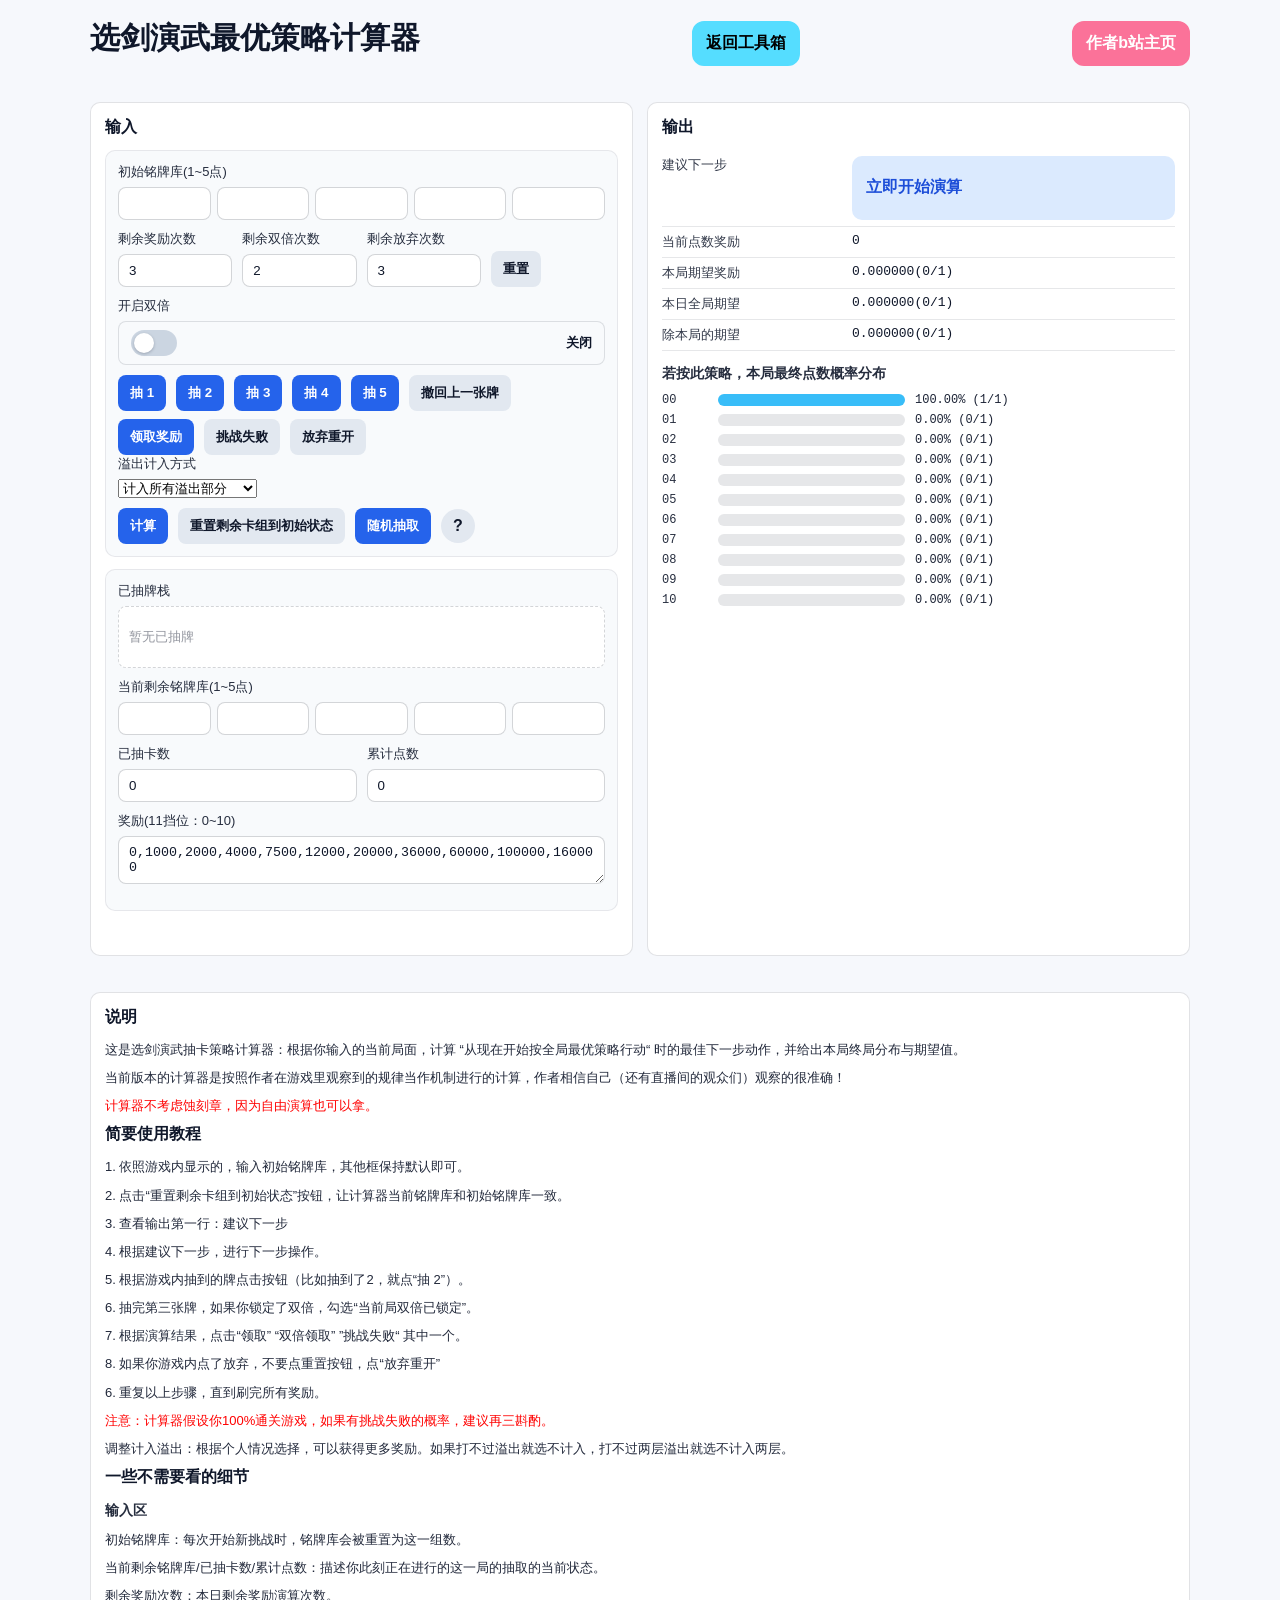
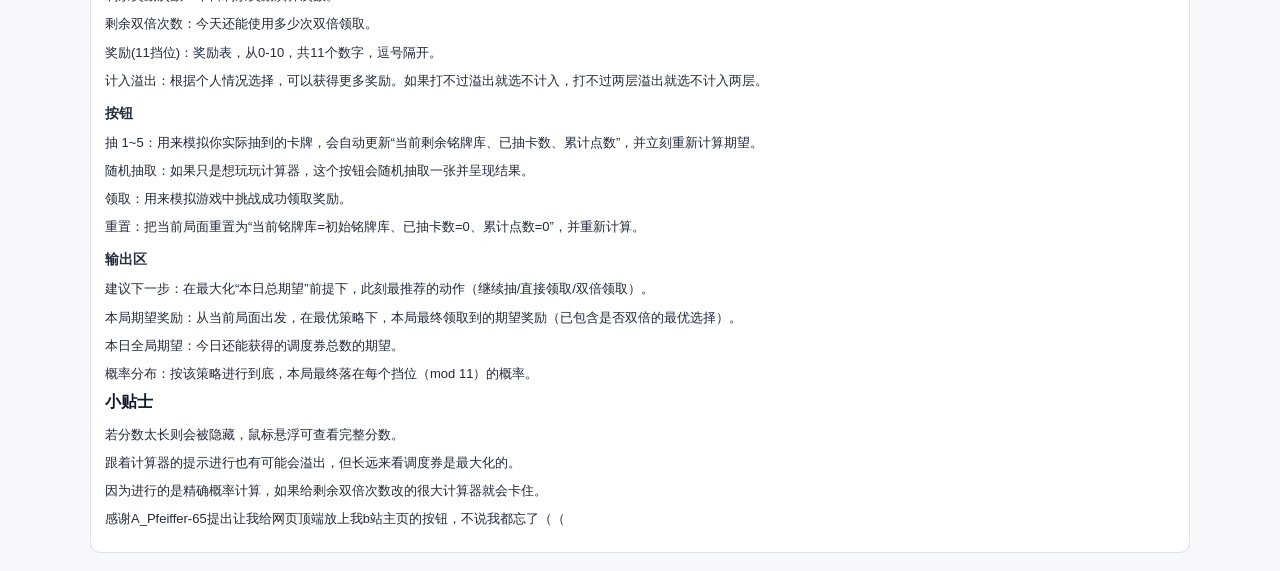
==== commit 7aa2eb34: "优化ui" ====
--- a/trialAlgo/index.html
+++ b/trialAlgo/index.html
@@ -7,89 +7,125 @@
     <link rel="stylesheet" href="./style.css" />
   </head>
   <body>
-    <header class="wrap">
+    <header class="wrap" style="display:flex;align-items:baseline;justify-content:space-between;gap:12px;flex-wrap:wrap;">
       <h1>选剑演武最优策略计算器</h1>
-      <a class="toolbar-link toolbar-back" href="../toolbox.html">返回工具箱</a>
-      <a class="toolbar-link toolbar-bili" href="https://space.bilibili.com/488486599">作者b站主页</a>
+      <a href="../toolbox.html" style="color:#000;text-decoration:none;padding:10px 12px;border-radius:12px;border:2px solid #5df;background:#5df;font-weight:600;">返回工具箱</a>
+      <a href="https://space.bilibili.com/488486599" style="color:#fff;text-decoration:none;padding:10px 12px;border-radius:12px;border:2px solid #fb7299;background:#fb7299;font-weight:600;">作者b站主页</a>
     </header>
 
     <main class="wrap grid">
       <section class="card">
         <h2>输入</h2>
 
-        <div class="row">
-          <label>初始铭牌库(1~5点)</label>
-          <div class="inline">
-            <input id="init1" type="number" value="5" min="0" />
-            <input id="init2" type="number" value="5" min="0" />
-            <input id="init3" type="number" value="5" min="0" />
-            <input id="init4" type="number" value="8" min="0" />
-            <input id="init5" type="number" value="6" min="0" />
-          </div>
-        </div>
-
-        <div class="row">
-          <label>当前剩余铭牌库(1~5点)</label>
-          <div class="inline">
-            <input id="cur1" type="number" value="5" min="0" />
-            <input id="cur2" type="number" value="5" min="0" />
-            <input id="cur3" type="number" value="5" min="0" />
-            <input id="cur4" type="number" value="8" min="0" />
-            <input id="cur5" type="number" value="6" min="0" />
-          </div>
-        </div>
-
-        <div class="row two">
-          <div>
-            <label>已抽卡数</label>
-            <input id="alreadyDrawn" type="number" value="0" min="0" max="5" />
-          </div>
-          <div>
-            <label>累计点数</label>
-            <input id="totalPoints" type="number" value="0" min="0" />
-          </div>
-        </div>
-
-        <div class="row two">
-          <div>
-            <label>剩余奖励次数</label>
-            <input id="remainingChallenges" type="number" value="4" min="0" />
-          </div>
-          <div>
-            <label>剩余双倍次数</label>
-            <input id="remainingDoubles" type="number" value="2" min="0" />
-          </div>
-        </div>
-
-        <div class="row">
-          <label>奖励(11挡位：0~10)</label>
-          <textarea id="rewards" rows="2">0,1000,2000,4000,7500,12000,20000,36000,60000,100000,160000</textarea>
-        </div>
-
-        <div class="row">
-          <label class="checkbox">
-            <input id="countOverload" type="checkbox" checked />
-            计入溢出（如果溢出后仍要开启战斗则勾选此项）
-          </label>
-        </div>
-
-        <div class="actions">
-          <button id="btnEval">计算</button>
-          <button id="btnReset" class="secondary">重置剩余卡组到初始状态</button>
-        </div>
-
-        <div class="actions">
-          <button id="btnDraw1">抽 1</button>
-          <button id="btnDraw2">抽 2</button>
-          <button id="btnDraw3">抽 3</button>
-          <button id="btnDraw4">抽 4</button>
-          <button id="btnDraw5">抽 5</button>
-        </div>
-
-        <div class="actions">
-          <button id="btnDrawRand">随机抽取</button>
-          <button id="btnClaim">领取</button>
-          <button id="btnFail" class="secondary">挑战失败</button>
+        <div class="input-group">
+          <div class="row">
+            <label>初始铭牌库(1~5点)</label>
+            <div class="inline">
+              <input id="init1" type="number" value="" min="0" />
+              <input id="init2" type="number" value="" min="0" />
+              <input id="init3" type="number" value="" min="0" />
+              <input id="init4" type="number" value="" min="0" />
+              <input id="init5" type="number" value="" min="0" />
+            </div>
+          </div>
+
+          <div class="row four">
+            <div>
+              <label>剩余奖励次数</label>
+              <input id="remainingChallenges" type="number" value="3" min="0"/>
+            </div>
+            <div>
+              <label>剩余双倍次数</label>
+              <input id="remainingDoubles" type="number" value="2" min="0" />
+            </div>
+            <div>
+              <label>剩余放弃次数</label>
+              <input id="remainingGiveups" type="number" value="3" min="0" />
+            </div>
+            <div>
+              <label>&nbsp;</label>
+              <button id="btnResetResources" type="button" class="secondary">重置</button>
+            </div>
+          </div>
+
+          <div class="row">
+            <label>开启双倍</label>
+            <button id="lockedDouble" type="button" class="toggle-btn" aria-pressed="false">
+              <span class="toggle-track">
+                <span class="toggle-thumb"></span>
+              </span>
+              <span class="toggle-label">关闭</span>
+            </button>
+          </div>
+
+          <div class="actions">
+            <button id="btnDraw1">抽 1</button>
+            <button id="btnDraw2">抽 2</button>
+            <button id="btnDraw3">抽 3</button>
+            <button id="btnDraw4">抽 4</button>
+            <button id="btnDraw5">抽 5</button>
+            <button id="btnUndo" class="secondary">撤回上一张牌</button>
+          </div>
+
+          <div class="actions">
+            <button id="btnClaim">领取奖励</button>
+            <button id="btnFail" class="secondary">挑战失败</button>
+            <button id="btnGiveUp" class="secondary">放弃重开</button>
+          </div>
+
+          <div class="row">
+            <label>溢出计入方式</label>
+            <select id="overloadMode">
+              <option value="count_all" selected>计入所有溢出部分</option>
+              <option value="ignore_two_layer">不计入两层溢出部分</option>
+              <option value="ignore_all">不计入溢出部分</option>
+            </select>
+          </div>
+
+          <div class="actions">
+            <button id="btnEval">计算</button>
+            <button id="btnReset" class="secondary">重置剩余卡组到初始状态</button>
+            <button id="btnDrawRand">随机抽取</button>
+            <details class="help-popover">
+              <summary class="help-popover-btn">?</summary>
+              <div class="help-popover-card">重置卡组...干什么已经写的很清楚了（）<br>计算按钮是在你手动改了数字以后要按一下，才能更新结果。<br>如果只是想玩玩计算器，随机抽取按钮会随机抽取一张并呈现结果。</div>
+            </details>
+          </div>
+        </div>
+
+        <div class="input-group">
+          <div class="row">
+            <label>已抽牌栈</label>
+            <input id="drawnStack" type="hidden" value="" />
+            <div id="drawnStackView" class="drawn-stack" aria-live="polite"></div>
+          </div>
+
+          <div class="row">
+            <label>当前剩余铭牌库(1~5点)</label>
+            <div class="inline">
+              <input id="cur1" type="number" value="" min="0" />
+              <input id="cur2" type="number" value="" min="0" />
+              <input id="cur3" type="number" value="" min="0" />
+              <input id="cur4" type="number" value="" min="0" />
+              <input id="cur5" type="number" value="" min="0" />
+            </div>
+          </div>
+
+          <div class="row two">
+            <div>
+              <label>已抽卡数</label>
+              <input id="alreadyDrawn" type="number" value="0" min="0" max="5" />
+            </div>
+            <div>
+              <label>累计点数</label>
+              <input id="totalPoints" type="number" value="0" min="0" />
+            </div>
+          </div>
+
+          <div class="row">
+            <label>奖励(11挡位：0~10)</label>
+            <textarea id="rewards" rows="2">0,1000,2000,4000,7500,12000,20000,36000,60000,100000,160000</textarea>
+          </div>
         </div>
 
         <div id="err" class="err"></div>
@@ -103,7 +139,7 @@
         </div>
         <div class="kv">
           <div class="k">当前点数奖励</div>
-          <div id="curReward" class="v">-</div>
+          <div id="curReward" class="v">-</div> 
         </div>
         <div class="kv">
           <div class="k">本局期望奖励</div>
@@ -152,14 +188,14 @@
         <p>剩余奖励次数：本日剩余奖励演算次数。</p>
         <p>剩余双倍次数：今天还能使用多少次双倍领取。</p>
         <p>奖励(11挡位)：奖励表，从0-10，共11个数字，逗号隔开。</p>
-        <p style="color: red;">计入溢出：根据个人情况选择，可以获得更多奖励。如果打不过溢出就选不计入，打不过两层溢出就选不计入两层。</p>
+        <p>计入溢出：根据个人情况选择，可以获得更多奖励。如果打不过溢出就选不计入，打不过两层溢出就选不计入两层。</p>
         <h3>按钮</h3>
-        <p style="color: red;">抽 1~5：用来模拟你实际抽到的卡牌，会自动更新“当前剩余铭牌库、已抽卡数、累计点数”，并立刻重新计算期望。</p>
+        <p>抽 1~5：用来模拟你实际抽到的卡牌，会自动更新“当前剩余铭牌库、已抽卡数、累计点数”，并立刻重新计算期望。</p>
         <p>随机抽取：如果只是想玩玩计算器，这个按钮会随机抽取一张并呈现结果。</p>
-        <p>领取 / 双倍领取：用来模拟游戏中领取奖励的方式。</p>
+        <p>领取：用来模拟游戏中挑战成功领取奖励。</p>
         <p>重置：把当前局面重置为“当前铭牌库=初始铭牌库、已抽卡数=0、累计点数=0”，并重新计算。</p>
         <h3>输出区</h3>
-        <p style="color: red;">建议下一步：在最大化“本日总期望”前提下，此刻最推荐的动作（继续抽/直接领取/双倍领取）。</p>
+        <p>建议下一步：在最大化“本日总期望”前提下，此刻最推荐的动作（继续抽/直接领取/双倍领取）。</p>
         <p>本局期望奖励：从当前局面出发，在最优策略下，本局最终领取到的期望奖励（已包含是否双倍的最优选择）。</p>
         <p>本日全局期望：今日还能获得的调度券总数的期望。</p>
         <p>概率分布：按该策略进行到底，本局最终落在每个挡位（mod 11）的概率。</p>
@@ -172,6 +208,11 @@
         <p>感谢A_Pfeiffer-65提出让我给网页顶端放上我b站主页的按钮，不说我都忘了（（</p>
       </section>
 
+    <div id="floatAction" class="float-action" aria-hidden="true">
+      <span class="float-action-label">建议下一步</span>
+      <span id="floatActionText" class="float-action-text">-</span>
+    </div>
+
     <script src="./app.js"></script>
   </body>
 </html>
--- a/trialAlgo/style.css
+++ b/trialAlgo/style.css
@@ -1,221 +1,99 @@
-/* =====================================================================
-   Design System: Vercel-inspired minimal (matching cmyyx/cep)
-   - Geist Sans + Geist Mono via Google Fonts
-   - Shadow-as-border (box-shadow 0 0 0 1px) replaces CSS borders
-   - Achromatic palette with workflow accent colors
-   - Engineering grid background
-   ===================================================================== */
-
-@import url('https://fonts.googleapis.com/css2?family=Geist:wght@100..900&family=Geist+Mono:wght@100..900&display=swap');
-
-:root {
-  /* —— Surfaces —— */
-  --background: #0a0a0a;
-  --foreground: #fafafa;
-
-  --card: #171717;
-  --card-foreground: #fafafa;
-  --card-border: rgba(255, 255, 255, 0.08);
-
-  --popover: #171717;
-  --popover-foreground: #fafafa;
-
-  /* —— Interactive —— */
-  --primary: #fafafa;
-  --primary-foreground: #171717;
-
-  --secondary: #262626;
-  --secondary-foreground: #fafafa;
-
-  --muted: #262626;
-  --muted-foreground: #a3a3a3;
-
-  --accent: #262626;
-  --accent-foreground: #fafafa;
-
-  --destructive: #ff5b4f;
-  --destructive-foreground: #fafafa;
-
-  /* —— Lines & focus —— */
-  --border: rgba(255, 255, 255, 0.08);
-  --input: rgba(255, 255, 255, 0.15);
-  --ring: rgba(255, 255, 255, 0.3);
-
-  /* —— Workflow accents (from DESIGN.md) —— */
-  --ship-red: #ff5b4f;
-  --preview-pink: #de1d8d;
-  --develop-blue: #0a72ef;
-
-  /* —— Scale —— */
-  --radius: 0.625rem;     /* 10px — standard card radius */
-  --radius-sm: 0.375rem;  /* 6px — buttons, inputs */
-  --radius-pill: 9999px;
-
-  /* —— Type —— */
-  --font-sans: 'Geist', system-ui, -apple-system, 'Segoe UI', sans-serif;
-  --font-mono: 'Geist Mono', 'JetBrains Mono', ui-monospace, monospace;
-}
-
-* { box-sizing: border-box; }
-
 html, body {
   margin: 0;
   padding: 0;
-  font-family: var(--font-sans);
-  font-feature-settings: "liga" 1, "calt" 1;
-  background: var(--background);
-  color: var(--foreground);
-  min-height: 100vh;
-  overflow-x: hidden;
-  -webkit-text-size-adjust: 100%;
-  -webkit-tap-highlight-color: transparent;
-  -webkit-font-smoothing: antialiased;
-  -moz-osx-font-smoothing: grayscale;
-}
-
-body {
-  /* Engineering grid (matches CEP) */
-  background-image:
-    linear-gradient(rgba(128, 128, 128, 0.06) 1px, transparent 1px),
-    linear-gradient(90deg, rgba(128, 128, 128, 0.06) 1px, transparent 1px);
-  background-size: 40px 40px;
-  background-attachment: fixed;
-}
-
-/* ============ Layout ============ */
+  font-family: -apple-system, BlinkMacSystemFont, "Segoe UI", Roboto, "Helvetica Neue", Arial, "Microsoft YaHei", "Noto Sans CJK SC", sans-serif;
+  background: #f6f8fc;
+  color: #0f172a;
+}
+
 .wrap {
-  max-width: 1200px;
+  max-width: 1100px;
   margin: 0 auto;
-  padding: 32px 24px;
-}
-
-/* ============ Header ============ */
-header.wrap {
-  display: flex;
-  align-items: center;
-  justify-content: space-between;
-  gap: 16px;
-  flex-wrap: wrap;
-  padding: 20px 24px;
-  margin-bottom: 16px;
-  background: var(--card);
-  color: var(--card-foreground);
-  border-radius: var(--radius);
-  box-shadow:
-    0 0 0 1px var(--card-border),
-    0 2px 2px rgba(0, 0, 0, 0.04);
+  padding: 18px;
 }
 
 header h1 {
-  margin: 0;
-  font-size: 24px;
+  margin: 0 0 6px 0;
+  font-size: 30px;
   font-weight: 700;
-  color: var(--foreground);
-  letter-spacing: -0.025em;
-  line-height: 1.2;
-}
-
-/* ============ Toolbar Links ============ */
-.toolbar-link {
-  display: inline-flex;
-  align-items: center;
-  gap: 6px;
-  color: var(--muted-foreground);
-  text-decoration: none;
-  padding: 9px 16px;
-  font-size: 15px;
-  font-weight: 600;
-  letter-spacing: -0.01em;
-  background: transparent;
-  border-radius: var(--radius-sm);
-  transition: background 0.15s ease, color 0.15s ease;
-}
-
-.toolbar-link:hover {
-  background: var(--accent);
-  color: var(--accent-foreground);
-}
-
-.toolbar-link.toolbar-bili:hover {
-  color: var(--develop-blue);
-  background: rgba(10, 114, 239, 0.10);
-}
-
-/* ============ Main Grid ============ */
+  text-align: center;
+}
+
+.sub {
+  opacity: 0.85;
+  font-size: 13px;
+}
+
 .grid {
   display: grid;
   grid-template-columns: 1fr 1fr;
-  gap: 16px;
-  margin-bottom: 16px;
-}
-
-/* ============ Card ============ */
+  gap: 14px;
+}
+
 .card {
-  background: var(--card);
-  color: var(--card-foreground);
-  border-radius: var(--radius);
-  box-shadow:
-    0 0 0 1px var(--card-border),
-    0 2px 2px rgba(0, 0, 0, 0.04);
-  padding: 24px;
+  background: #ffffff;
+  border: 1px solid rgba(15, 23, 42, 0.12);
+  border-radius: 10px;
+  padding: 14px;
 }
 
 .card h2 {
-  margin: 0 0 18px 0;
-  font-size: 19px;
-  font-weight: 700;
-  color: var(--foreground);
-  letter-spacing: -0.025em;
-  line-height: 1.3;
+  margin: 0 0 12px 0;
+  font-size: 16px;
 }
 
 .card h3 {
-  margin: 18px 0 10px 0;
-  font-size: 15px;
-  font-weight: 600;
-  color: var(--muted-foreground);
-  letter-spacing: -0.01em;
-}
-
-/* ============ Form Rows ============ */
+  margin: 14px 0 10px 0;
+  font-size: 14px;
+  opacity: 0.9;
+}
+
+.help p {
+  margin: 8px 0;
+  line-height: 1.55;
+  font-size: 13px;
+  color: rgba(15, 23, 42, 0.92);
+}
+
 .row {
-  margin-bottom: 12px;
+  margin-bottom: 10px;
 }
 
 .row label {
   display: block;
-  margin-bottom: 7px;
-  font-size: 14px;
-  font-weight: 600;
-  color: var(--muted-foreground);
-  letter-spacing: -0.01em;
-}
-
-.row label.checkbox {
-  display: inline-flex;
-  align-items: center;
+  margin-bottom: 6px;
+  opacity: 0.9;
+  font-size: 13px;
+}
+
+.row.two {
+  display: grid;
+  grid-template-columns: 1fr 1fr;
+  gap: 10px;
+}
+
+.row.three {
+  display: grid;
+  grid-template-columns: repeat(3, 1fr);
+  gap: 10px;
+}
+
+.row.four {
+  display: grid;
+  grid-template-columns: repeat(4, 1fr);
+  gap: 10px;
+}
+
+.input-group {
+  padding: 12px;
+  margin-bottom: 12px;
+  border: 1px solid rgba(15, 23, 42, 0.08);
+  border-radius: 10px;
+  background: #f8fafc;
+}
+
+.input-group:last-of-type {
   margin-bottom: 0;
-  cursor: pointer;
-  user-select: none;
-  gap: 8px;
-  padding: 6px 0;
-  font-size: 14px;
-  font-weight: 500;
-  color: var(--muted-foreground);
-  text-transform: none;
-  letter-spacing: 0;
-  font-family: var(--font-sans);
-}
-
-.row.two {
-  display: grid;
-  grid-template-columns: 1fr 1fr;
-  gap: 12px;
-  align-items: start;
-}
-
-.row.two > div:has(> label.checkbox) {
-  align-self: end;
 }
 
 .inline {
@@ -224,456 +102,306 @@
   gap: 6px;
 }
 
-/* ============ Inputs (shadow-as-border) ============ */
-input[type="number"],
-textarea,
-select {
+input[type="number"], textarea {
   width: 100%;
   box-sizing: border-box;
-  background: var(--background);
-  color: var(--foreground);
-  border: 0;
-  box-shadow: 0 0 0 1px var(--input);
-  border-radius: var(--radius-sm);
-  padding: 9px 12px;
+  background: #ffffff;
+  color: #0f172a;
+  border: 1px solid rgba(15, 23, 42, 0.18);
+  border-radius: 8px;
+  padding: 8px 10px;
   outline: none;
-  font-family: var(--font-mono);
-  font-size: 14px;
-  font-weight: 500;
-  font-feature-settings: "tnum" 1, "liga" 1;
-  transition: box-shadow 0.15s ease;
-}
-
-input[type="number"]::placeholder,
-textarea::placeholder {
-  color: var(--muted-foreground);
-  opacity: 0.6;
-}
-
-input[type="number"]:hover,
-textarea:hover,
-select:hover {
-  box-shadow: 0 0 0 1px var(--ring);
-}
-
-input[type="number"]:focus,
-textarea:focus,
-select:focus {
-  box-shadow:
-    0 0 0 1px var(--ring),
-    0 0 0 4px rgba(10, 114, 239, 0.15);
+}
+
+input[type="number"]:focus, textarea:focus {
+  border-color: rgba(37, 99, 235, 0.65);
+  box-shadow: 0 0 0 3px rgba(37, 99, 235, 0.18);
 }
 
 textarea {
   resize: vertical;
-  min-height: 64px;
-  font-family: var(--font-sans);
-  line-height: 1.5;
-}
-
-input[type="number"]::-webkit-inner-spin-button,
-input[type="number"]::-webkit-outer-spin-button {
-  -webkit-appearance: none;
-  margin: 0;
-}
-input[type="number"] {
-  -moz-appearance: textfield;
-  appearance: textfield;
-}
-
-/* ============ Select ============ */
-select {
-  appearance: none;
-  -webkit-appearance: none;
-  -moz-appearance: none;
-  cursor: pointer;
-  padding-right: 32px;
-  background-image: url("data:image/svg+xml;utf8,<svg xmlns='http://www.w3.org/2000/svg' width='12' height='12' viewBox='0 0 12 12'><path fill='%23a3a3a3' d='M3 4.5l3 3 3-3' stroke='%23a3a3a3' stroke-width='1.5' fill='none' stroke-linecap='round' stroke-linejoin='round'/></svg>");
-  background-repeat: no-repeat;
-  background-position: right 10px center;
-}
-
-select option {
-  background: var(--card);
-  color: var(--foreground);
-  font-family: var(--font-sans);
-  padding: 6px 10px;
-}
-
-/* ============ Checkbox ============ */
+}
+
 .checkbox {
   display: inline-flex;
   gap: 8px;
   align-items: center;
   user-select: none;
+}
+
+.actions {
+  display: flex;
+  gap: 10px;
+  margin-top: 8px;
+  flex-wrap: wrap;
+  align-items: center;
+}
+
+button {
+  background: #2563eb;
+  border: 0;
+  color: white;
+  padding: 9px 12px;
+  border-radius: 8px;
   cursor: pointer;
-  color: var(--muted-foreground);
+  font-weight: 600;
+}
+
+button.secondary {
+  background: #e2e8f0;
+  color: #0f172a;
+}
+
+.help-popover {
+  position: relative;
+}
+
+.help-popover-btn {
+  list-style: none;
+  width: 34px;
+  height: 34px;
+  display: inline-flex;
+  align-items: center;
+  justify-content: center;
+  border-radius: 999px;
+  background: #e2e8f0;
+  color: #0f172a;
+  font-weight: 700;
+  cursor: pointer;
+  user-select: none;
+}
+
+.help-popover-btn::-webkit-details-marker {
+  display: none;
+}
+
+.help-popover-card {
+  position: absolute;
+  top: calc(100% + 8px);
+  right: 0;
+  width: 260px;
+  padding: 10px 12px;
+  border-radius: 10px;
+  border: 1px solid rgba(15, 23, 42, 0.12);
+  background: #ffffff;
+  box-shadow: 0 10px 24px rgba(15, 23, 42, 0.12);
+  font-size: 13px;
+  line-height: 1.5;
+  color: rgba(15, 23, 42, 0.92);
+  z-index: 10;
+}
+
+.toggle-btn {
+  width: 100%;
+  display: inline-flex;
+  align-items: center;
+  justify-content: space-between;
+  gap: 12px;
+  background: #f8fafc;
+  color: #0f172a;
+  border: 1px solid rgba(15, 23, 42, 0.12);
+  padding: 8px 12px;
+}
+
+.toggle-btn[aria-pressed="true"] {
+  background: #eff6ff;
+  color: #0f172a;
+}
+
+.toggle-track {
+  position: relative;
+  width: 46px;
+  height: 26px;
+  flex: 0 0 46px;
+  border-radius: 999px;
+  background: #cbd5e1;
+  transition: background-color 0.2s ease;
+}
+
+.toggle-thumb {
+  position: absolute;
+  top: 3px;
+  left: 3px;
+  width: 20px;
+  height: 20px;
+  border-radius: 50%;
+  background: #ffffff;
+  box-shadow: 0 1px 3px rgba(15, 23, 42, 0.25);
+  transition: transform 0.2s ease;
+}
+
+.toggle-label {
+  flex: 1 1 auto;
+  text-align: right;
+}
+
+.toggle-btn[aria-pressed="true"] .toggle-track {
+  background: #2563eb;
+}
+
+.toggle-btn[aria-pressed="true"] .toggle-thumb {
+  transform: translateX(20px);
+}
+
+.drawn-stack {
+  min-height: 44px;
+  display: flex;
+  flex-wrap: wrap;
+  gap: 8px;
+  align-items: center;
+  padding: 8px 10px;
+  border: 1px dashed rgba(15, 23, 42, 0.18);
+  border-radius: 8px;
+  background: #ffffff;
+}
+
+.drawn-stack:empty::before {
+  content: "暂无已抽牌";
+  color: rgba(15, 23, 42, 0.45);
+  font-size: 13px;
+}
+
+.drawn-chip {
+  min-width: 32px;
+  height: 32px;
+  display: inline-flex;
+  align-items: center;
+  justify-content: center;
+  border-radius: 999px;
+  background: #dbeafe;
+  color: #1d4ed8;
+  font-weight: 700;
+  font-size: 14px;
+  box-shadow: inset 0 0 0 1px rgba(37, 99, 235, 0.12);
+}
+
+.err {
+  margin-top: 10px;
+  color: #b91c1c;
+  min-height: 18px;
+  font-size: 13px;
+}
+
+.kv {
+  display: grid;
+  grid-template-columns: 180px 1fr;
+  gap: 10px;
+  padding: 6px 0;
+  border-bottom: 1px solid rgba(15, 23, 42, 0.10);
+}
+
+.k {
+  opacity: 0.85;
+  font-size: 13px;
+}
+
+.v {
+  font-family: ui-monospace, SFMono-Regular, Menlo, Monaco, Consolas, "Liberation Mono", "Courier New", monospace;
+  font-size: 13px;
+}
+
+#action {
+  display: inline-flex;
+  align-items: center;
+  min-height: 44px;
+  padding: 10px 14px;
+  border-radius: 10px;
+  background: #dbeafe;
+  color: #1d4ed8;
+  font-size: 16px;
+  font-weight: 700;
+  line-height: 1.4;
+}
+
+.dist {
+  display: grid;
+  grid-template-columns: 1fr;
+  gap: 6px;
+}
+
+.bar {
+  display: grid;
+  grid-template-columns: 46px 1fr 260px;
+  gap: 10px;
+  align-items: center;
+}
+
+.bar .lab {
+  font-family: ui-monospace, SFMono-Regular, Menlo, Monaco, Consolas, "Liberation Mono", "Courier New", monospace;
+  font-size: 12px;
+  opacity: 0.9;
+}
+
+.bar .track {
+  height: 12px;
+  border-radius: 999px;
+  background: rgba(15, 23, 42, 0.10);
+  overflow: hidden;
+}
+
+.bar .fill {
+  height: 100%;
+  background: #38bdf8;
+}
+
+.bar .num {
+  font-family: ui-monospace, SFMono-Regular, Menlo, Monaco, Consolas, "Liberation Mono", "Courier New", monospace;
+  font-size: 12px;
+  opacity: 0.95;
+  text-align: left;
+  white-space: nowrap;
+}
+
+@media (max-width: 980px) {
+  .grid {
+    grid-template-columns: 1fr;
+  }
+}
+
+/* 浮动建议下一步 */
+.float-action {
+  position: fixed;
+  bottom: 0;
+  left: 0;
+  right: 0;
+  z-index: 999;
+  display: flex;
+  align-items: center;
+  gap: 12px;
+  padding: 12px 18px;
+  background: #1e293b;
+  color: #ffffff;
+  font-size: 16px;
+  font-weight: 700;
+  box-shadow: 0 -2px 12px rgba(15, 23, 42, 0.25);
+  transform: translateY(100%);
+  opacity: 0;
+  transition: transform 0.25s ease, opacity 0.25s ease;
+  pointer-events: none;
+}
+
+.float-action.visible {
+  transform: translateY(0);
+  opacity: 1;
+}
+
+.float-action-label {
+  opacity: 0.75;
   font-size: 14px;
   font-weight: 500;
-  padding: 4px 0;
-}
-
-.checkbox input[type="checkbox"] {
-  appearance: none;
-  -webkit-appearance: none;
-  width: 16px;
-  height: 16px;
-  background: var(--background);
-  border: 0;
-  box-shadow: 0 0 0 1px var(--input);
-  border-radius: 4px;
-  position: relative;
-  cursor: pointer;
-  flex-shrink: 0;
-  transition: all 0.15s ease;
-  padding: 0;
-}
-
-.checkbox input[type="checkbox"]:hover {
-  box-shadow: 0 0 0 1px var(--ring);
-}
-
-.checkbox input[type="checkbox"]:checked {
-  background: var(--foreground);
-  box-shadow: 0 0 0 1px var(--foreground);
-}
-
-.checkbox input[type="checkbox"]:checked::after {
-  content: '';
-  position: absolute;
-  top: 1px;
-  left: 4px;
-  width: 4px;
-  height: 8px;
-  border: solid var(--background);
-  border-width: 0 2px 2px 0;
-  transform: rotate(45deg);
-}
-
-/* ============ Actions / Buttons ============ */
-.actions {
-  display: flex;
-  gap: 8px;
-  margin-top: 10px;
-  flex-wrap: wrap;
-}
-
-button {
-  display: inline-flex;
-  align-items: center;
-  justify-content: center;
-  background: var(--primary);
-  color: var(--primary-foreground);
-  border: 0;
-  padding: 9px 18px;
-  border-radius: var(--radius-sm);
-  cursor: pointer;
-  font-family: var(--font-sans);
-  font-size: 15px;
-  font-weight: 600;
-  letter-spacing: -0.01em;
-  transition: background 0.15s ease, color 0.15s ease, transform 0.12s ease, box-shadow 0.15s ease;
-  box-shadow: 0 0 0 1px var(--foreground);
-}
-
-button:hover {
-  background: rgb(231, 219, 2);
-  color: var(--primary-foreground);
-  box-shadow:
-    0 0 0 1px rgb(231, 219, 2),
-    0 0 0 4px rgba(231, 219, 2, 0.18);
-  transform: translateY(-1px);
-}
-
-button:active {
-  transform: scale(0.98) translateY(0);
-}
-
-button:focus-visible {
-  outline: none;
-  box-shadow:
-    0 0 0 1px var(--foreground),
-    0 0 0 4px rgba(10, 114, 239, 0.4);
-}
-
-/* Secondary (destructive outline) */
-button.secondary {
-  background: transparent;
-  color: var(--destructive);
-  box-shadow: 0 0 0 1px var(--destructive);
-}
-
-button.secondary:hover {
-  background: var(--destructive);
-  color: var(--destructive-foreground);
-  box-shadow:
-    0 0 0 1px var(--destructive),
-    0 0 0 4px rgba(255, 91, 79, 0.22),
-    0 0 16px rgba(255, 91, 79, 0.25);
-  transform: translateY(-1px);
-}
-
-button.secondary:focus-visible {
-  box-shadow:
-    0 0 0 1px var(--destructive),
-    0 0 0 4px rgba(255, 91, 79, 0.3);
-}
-
-/* ============ Error ============ */
-.err {
-  margin-top: 8px;
-  color: var(--destructive);
-  min-height: 18px;
-  font-size: 14px;
-  font-weight: 500;
-  font-family: var(--font-sans);
-  line-height: 1.4;
-}
-
-.err:empty {
-  min-height: 0;
-  margin-top: 0;
-}
-
-/* ============ Key-Value Display ============ */
-.kv {
-  display: grid;
-  grid-template-columns: 180px 1fr;
-  gap: 12px;
-  padding: 10px 0;
-  border-bottom: 1px solid var(--border);
-  align-items: baseline;
-}
-
-.kv:last-child { border-bottom: none; }
-
-.k {
-  font-size: 14px;
-  font-weight: 600;
-  color: var(--muted-foreground);
-  letter-spacing: -0.01em;
-}
-
-.v {
-  font-family: var(--font-mono);
-  font-size: 14px;
-  font-weight: 600;
-  color: var(--foreground);
-  font-feature-settings: "tnum" 1;
-  word-break: break-all;
-}
-
-/* #action and #overloadMode: use default sans-serif instead of mono */
-#action,
-#overloadMode {
-  font-family: var(--font-sans);
-}
-
-/* #action: highlight as the recommended next move (orange + subtle glow) */
-#action {
-  font-size: 18px;
-  font-weight: 700;
-  color: rgb(255, 113, 0);
-  letter-spacing: -0.01em;
-  text-shadow:
-    0 0 6px rgba(255, 113, 0, 0.45),
-    0 0 14px rgba(255, 113, 0, 0.18);
-}
-
-/* ============ Probability Distribution ============ */
-.dist {
-  display: grid;
-  grid-template-columns: 1fr;
-  gap: 4px;
-  margin-top: 12px;
-  padding: 12px;
-  background: var(--background);
-  border-radius: var(--radius-sm);
-  box-shadow: 0 0 0 1px var(--border);
-}
-
-.bar {
-  display: grid;
-  grid-template-columns: auto minmax(40px, 1fr) auto;
-  gap: 10px;
-  align-items: center;
-  padding: 2px 0;
-}
-
-.bar .lab {
-  font-family: var(--font-mono);
-  font-size: 13px;
-  font-weight: 500;
-  color: var(--muted-foreground);
-  font-feature-settings: "tnum" 1;
-}
-
-.bar .track {
-  height: 6px;
-  background: var(--secondary);
-  border-radius: var(--radius-pill);
-  overflow: hidden;
-}
-
-.bar .fill {
-  height: 100%;
-  background: var(--foreground);
-  border-radius: var(--radius-pill);
-  transition: width 0.4s cubic-bezier(0.4, 0, 0.2, 1);
-}
-
-.bar .num {
-  font-family: var(--font-mono);
-  font-size: 12px;
-  font-weight: 500;
-  color: var(--muted-foreground);
+  white-space: nowrap;
+}
+
+.float-action-text {
+  flex: 1;
   text-align: right;
-  white-space: nowrap;
-  font-feature-settings: "tnum" 1;
-}
-
-/* ============ Help Section ============ */
-.help p {
-  margin: 10px 0;
-  line-height: 1.7;
-  font-size: 16px;
-  font-weight: 500;
-  color: var(--muted-foreground);
-}
-
-.help h3 {
-  color: var(--foreground);
-  margin-top: 20px;
-  font-size: 17px;
-  font-weight: 700;
-}
-
-.help p[style*="color: red"], .help p[style*="color:red"] {
-  color: var(--destructive) !important;
-  padding: 10px 14px;
-  background: rgba(255, 91, 79, 0.06);
-  box-shadow: inset 2px 0 0 0 var(--destructive);
-  border-radius: 0 var(--radius-sm) var(--radius-sm) 0;
-  font-size: 15px;
-  font-weight: 600;
-}
-
-/* ============ Scrollbar (matches CEP — thin, transparent until hover) ============ */
-::-webkit-scrollbar {
-  width: 6px;
-  height: 6px;
-}
-
-::-webkit-scrollbar-track {
-  background: transparent;
-}
-
-::-webkit-scrollbar-thumb {
-  background: transparent;
-  border-radius: var(--radius-pill);
-}
-
-*:hover::-webkit-scrollbar-thumb,
-*:focus-within::-webkit-scrollbar-thumb {
-  background: rgba(255, 255, 255, 0.15);
-}
-
-*:hover::-webkit-scrollbar-thumb:hover {
-  background: rgba(255, 255, 255, 0.25);
-}
-
-/* ============ Selection ============ */
-::selection {
-  background: var(--foreground);
-  color: var(--background);
-}
-
-/* ============ Responsive ============ */
-
-/* Tablet landscape */
-@media (max-width: 1024px) {
-  .wrap { padding: 24px 20px; }
-  .grid { gap: 12px; }
-  .card { padding: 22px; }
-  header.wrap { padding: 18px 20px; }
-  header h1 { font-size: 22px; }
-  .kv { grid-template-columns: 160px 1fr; }
-}
-
-/* Tablet portrait / large mobile */
-@media (max-width: 768px) {
-  .wrap { padding: 20px 16px; }
-  .grid {
+}
+
+  .row.three {
     grid-template-columns: 1fr;
-    gap: 12px;
   }
-  header.wrap {
-    flex-direction: column;
-    align-items: flex-start;
-    padding: 16px 18px;
+
+  .row.four {
+    grid-template-columns: repeat(4, 1fr);
   }
-  header h1 { font-size: 21px; }
-  .toolbar-link { font-size: 14px; padding: 8px 14px; }
-  .card { padding: 20px; }
-  .card h2 { font-size: 17px; }
-  .kv { grid-template-columns: 150px 1fr; gap: 10px; }
-  .inline { gap: 5px; }
-  .dist { padding: 10px; }
-  .bar { gap: 8px; }
-}
-
-/* Mobile */
-@media (max-width: 640px) {
-  .wrap { padding: 16px 12px; }
-  header.wrap { padding: 14px 16px; }
-  header h1 { font-size: 19px; }
-  .toolbar-link {
-    width: 100%;
-    justify-content: center;
-    padding: 9px 14px;
-  }
-  .card { padding: 18px 16px; }
-  .row.two {
-    grid-template-columns: 1fr;
-    gap: 10px;
-  }
-  .row.two > div:has(> label.checkbox) { align-self: start; }
-  .inline { grid-template-columns: repeat(3, 1fr); }
-  .row label { font-size: 13px; }
-
-  input[type="number"],
-  textarea,
-  select {
-    font-size: 16px;  /* Prevent iOS zoom on focus */
-    padding: 10px 12px;
-  }
-
-  .actions {
-    flex-direction: column;
-    gap: 8px;
-  }
-  .actions button { width: 100%; }
-
-  .kv {
-    grid-template-columns: 1fr;
-    gap: 2px;
-    padding: 8px 0;
-  }
-  .k { font-size: 13px; }
-  .v { font-size: 14px; }
-
-  .dist { padding: 10px 8px; }
-  .bar { gap: 6px; }
-  .bar .lab, .bar .num { font-size: 12px; }
-
-  .help p { font-size: 14px; }
-  .help h3 { font-size: 15px; }
-}
-
-/* Small mobile */
-@media (max-width: 420px) {
-  .wrap { padding: 14px 10px; }
-  .card { padding: 16px 14px; }
-  header h1 { font-size: 18px; }
-  .inline { grid-template-columns: repeat(2, 1fr); }
-}
+}
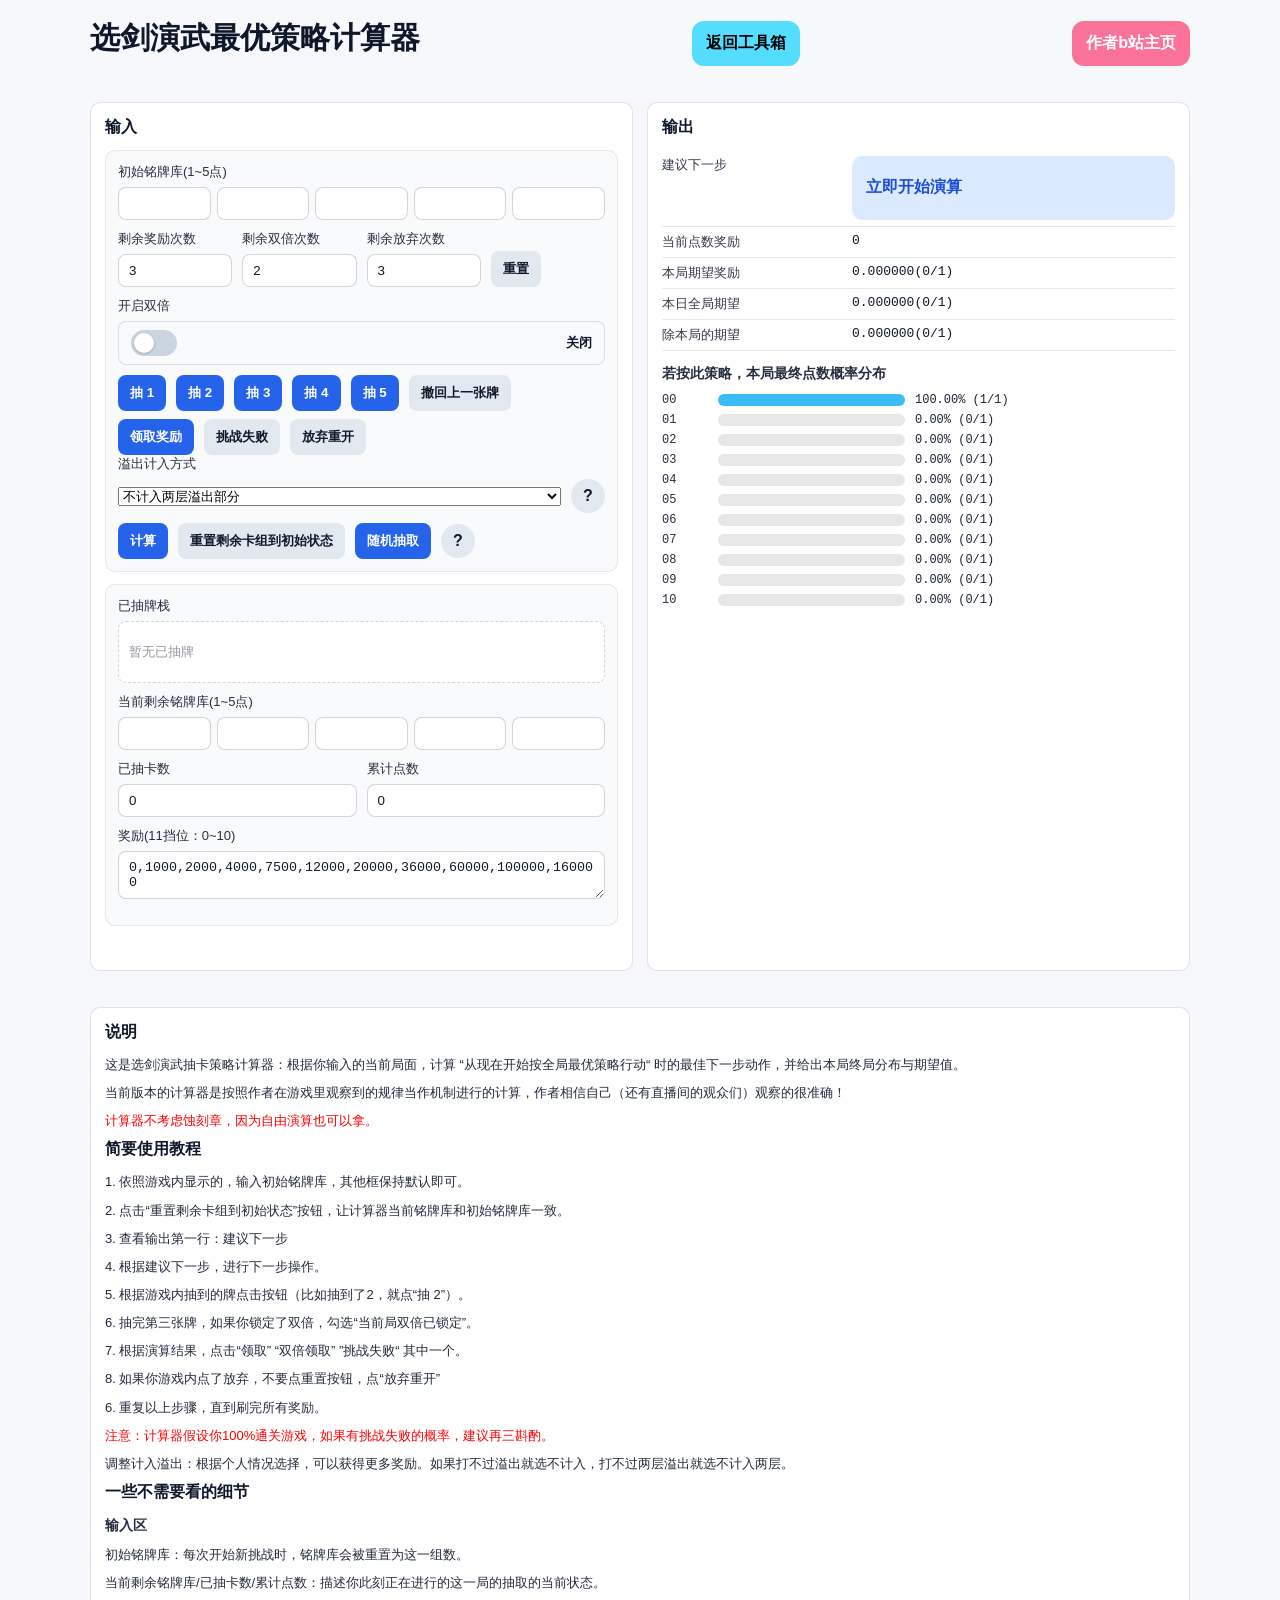
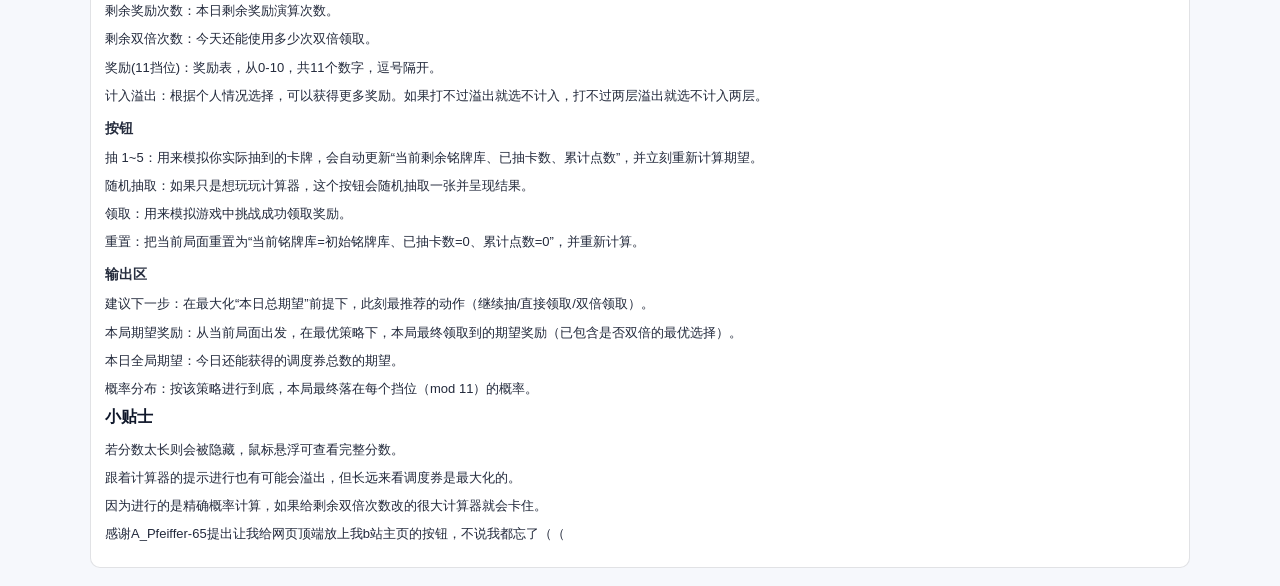
==== commit beb9a5f8: "ui小改" ====
--- a/trialAlgo/index.html
+++ b/trialAlgo/index.html
@@ -75,11 +75,21 @@
 
           <div class="row">
             <label>溢出计入方式</label>
-            <select id="overloadMode">
-              <option value="count_all" selected>计入所有溢出部分</option>
-              <option value="ignore_two_layer">不计入两层溢出部分</option>
-              <option value="ignore_all">不计入溢出部分</option>
-            </select>
+            <div class="overflow-row">
+              <select id="overloadMode">
+                <option value="count_all">计入所有溢出部分</option>
+                <option value="ignore_two_layer" selected>不计入两层溢出部分</option>
+                <option value="ignore_all">不计入溢出部分</option>
+              </select>
+              <details class="help-popover">
+                <summary class="help-popover-btn">?</summary>
+                <div class="help-popover-card">
+                  计入所有溢出部分：如果你能打过所有溢出部分，就选择此项<br>
+                  不计入两层溢出部分：如果两次溢出打不过，就选此项<br>
+                  不计入溢出部分：一层溢出也打不过，就选此项。
+                </div>
+              </details>
+            </div>
           </div>
 
           <div class="actions">
--- a/trialAlgo/style.css
+++ b/trialAlgo/style.css
@@ -189,6 +189,16 @@
   line-height: 1.5;
   color: rgba(15, 23, 42, 0.92);
   z-index: 10;
+}
+
+.overflow-row {
+  display: flex;
+  gap: 10px;
+  align-items: center;
+}
+
+.overflow-row select {
+  flex: 1;
 }
 
 .toggle-btn {
